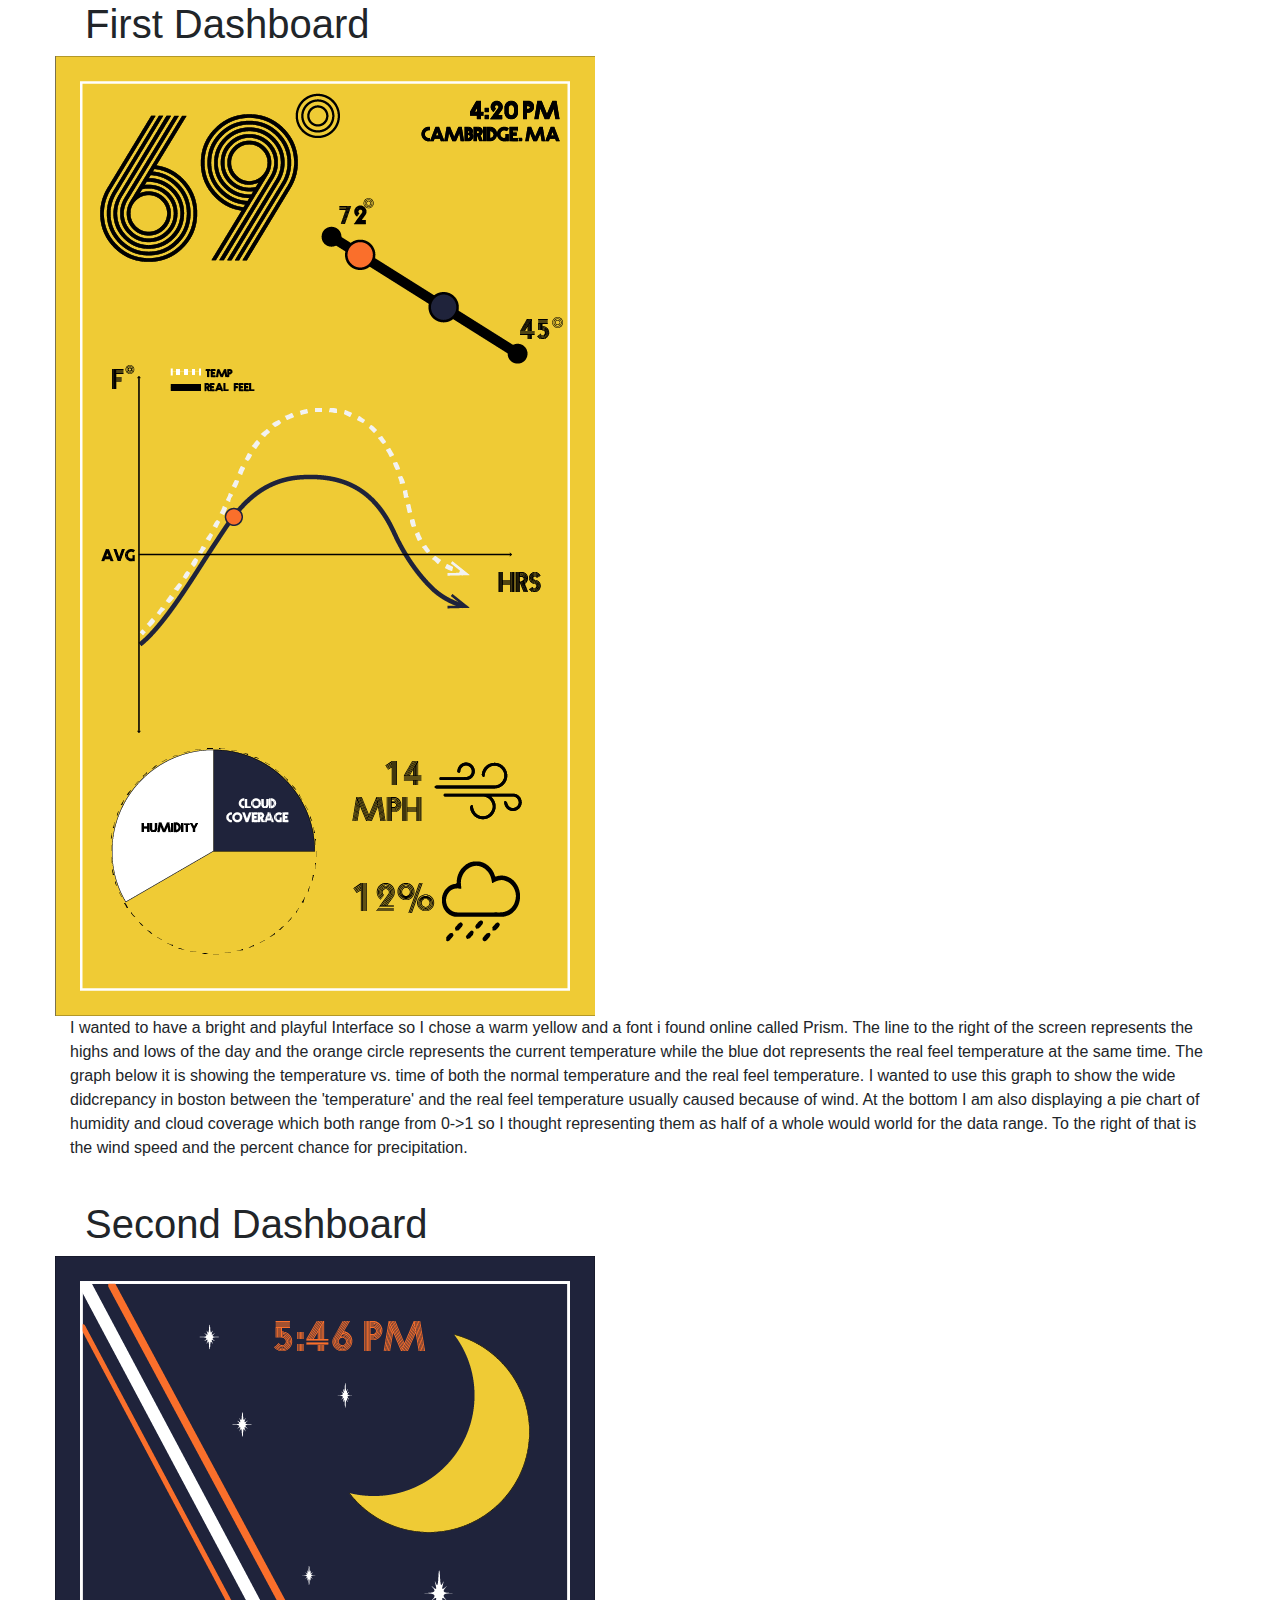
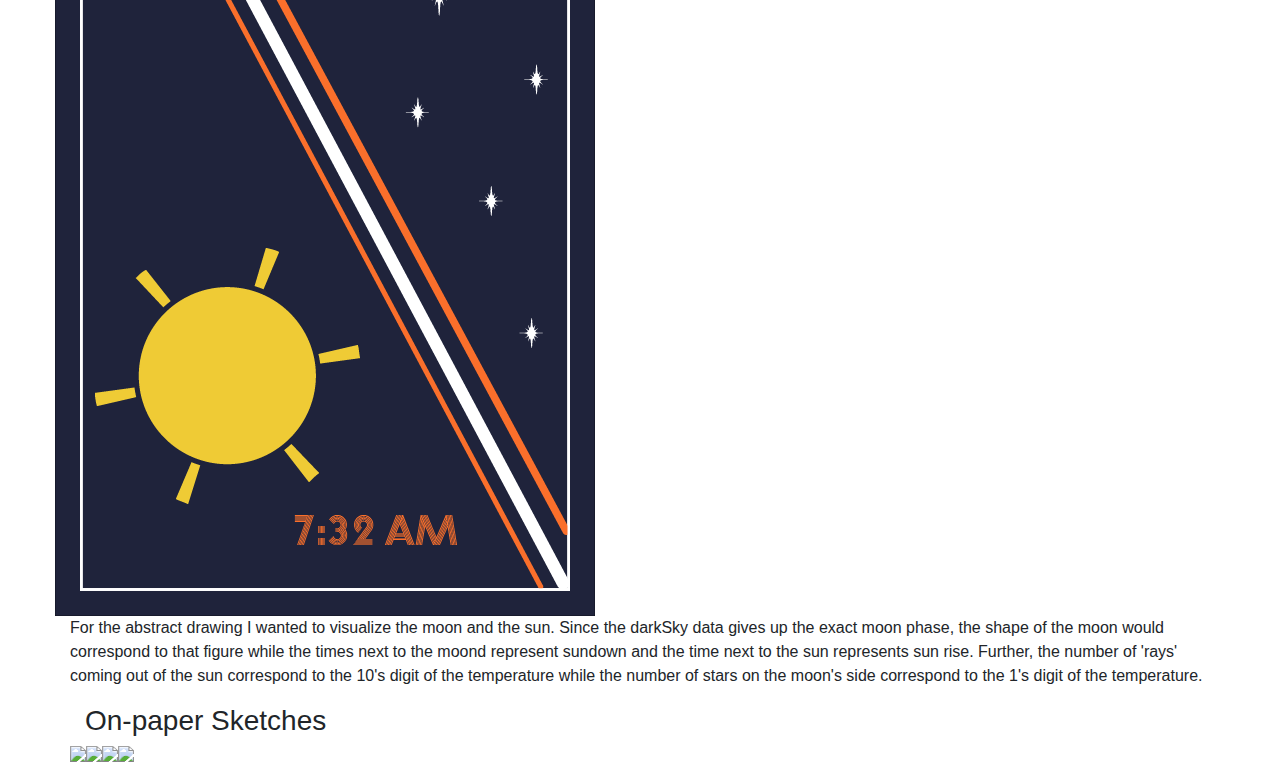
==== Project_2/index.html @ aff79e54 "trying to get images to show up" ====
<!DOCTYPE html>
<html lang="en">
<head>
    <meta charset="UTF-8">
    <title>Weather App - Project 2</title>
    <link rel="stylesheet" href="https://maxcdn.bootstrapcdn.com/bootstrap/4.0.0/css/bootstrap.min.css" integrity="sha384-Gn5384xqQ1aoWXA+058RXPxPg6fy4IWvTNh0E263XmFcJlSAwiGgFAW/dAiS6JXm" crossorigin="anonymous">
    <link href="style.css" rel="stylesheet"/>
</head>
<body>
<div class="container">
    <div class="row">
        <h1 class="col-md-12">First Dashboard</h1>
        <div id="mobile1">
            <div class="row">
                <img src='Artboard%201@0.5x.png'  />
            </div>
        </div>
            <p>
                I wanted to have a bright and playful Interface so I chose a warm yellow and a font i found online called Prism. The line to the right of the screen represents the highs and lows of the day and the orange circle represents the current temperature while the blue dot represents the real feel temperature at the same time. The graph below it is showing the temperature vs. time of both the normal temperature and the real feel temperature. I wanted to use this graph to show the wide didcrepancy in boston between the 'temperature' and the real feel temperature usually caused because of wind. At the bottom I am also displaying a pie chart of humidity and cloud coverage which both range from 0->1 so I thought representing them as half of a whole would world for the data range. To the right of that is the wind speed and the percent chance for precipitation.
            </p>
    </div>
    <br/>
    <div class="row">
        <h1 class="col-md-12">Second Dashboard</h1>
        <div id="mobile2">
            <div class="row">
                <img src='Artboard%202@0.5x.png'  />
            </div>
        </div>
            <p>
                For the abstract drawing I wanted to visualize the moon and the sun. Since the darkSky data gives up the exact moon phase, the shape of the moon would correspond to that figure while the times next to the moond represent sundown and the time next to the sun represents sun rise. Further, the number of 'rays' coming out of the sun correspond to the 10's digit of the temperature while the number of stars on the moon's side correspond to the 1's digit of the temperature. 
            </p>
    </div>
    <div class="row">
        <h3 class="col-md-12">On-paper Sketches</h3>
        <img src='/Sketches/new%20doc%202018-03-02%2009.08.20_1.jpg'  />
        <img src='/Sketches/new%20doc%202018-03-02%2009.08.20_2.jpg'  />
        <img src='/Sketches/new%20doc%202018-03-02%2009.08.20_3.jpg'  />
        <img src='/Sketches/new%20doc%202018-03-02%2009.08.20_4.jpg'  />
    </div>
</div>

<script src="https://d3js.org/d3.v4.min.js"></script>
<script src="script.js"></script>
</body>
</html>
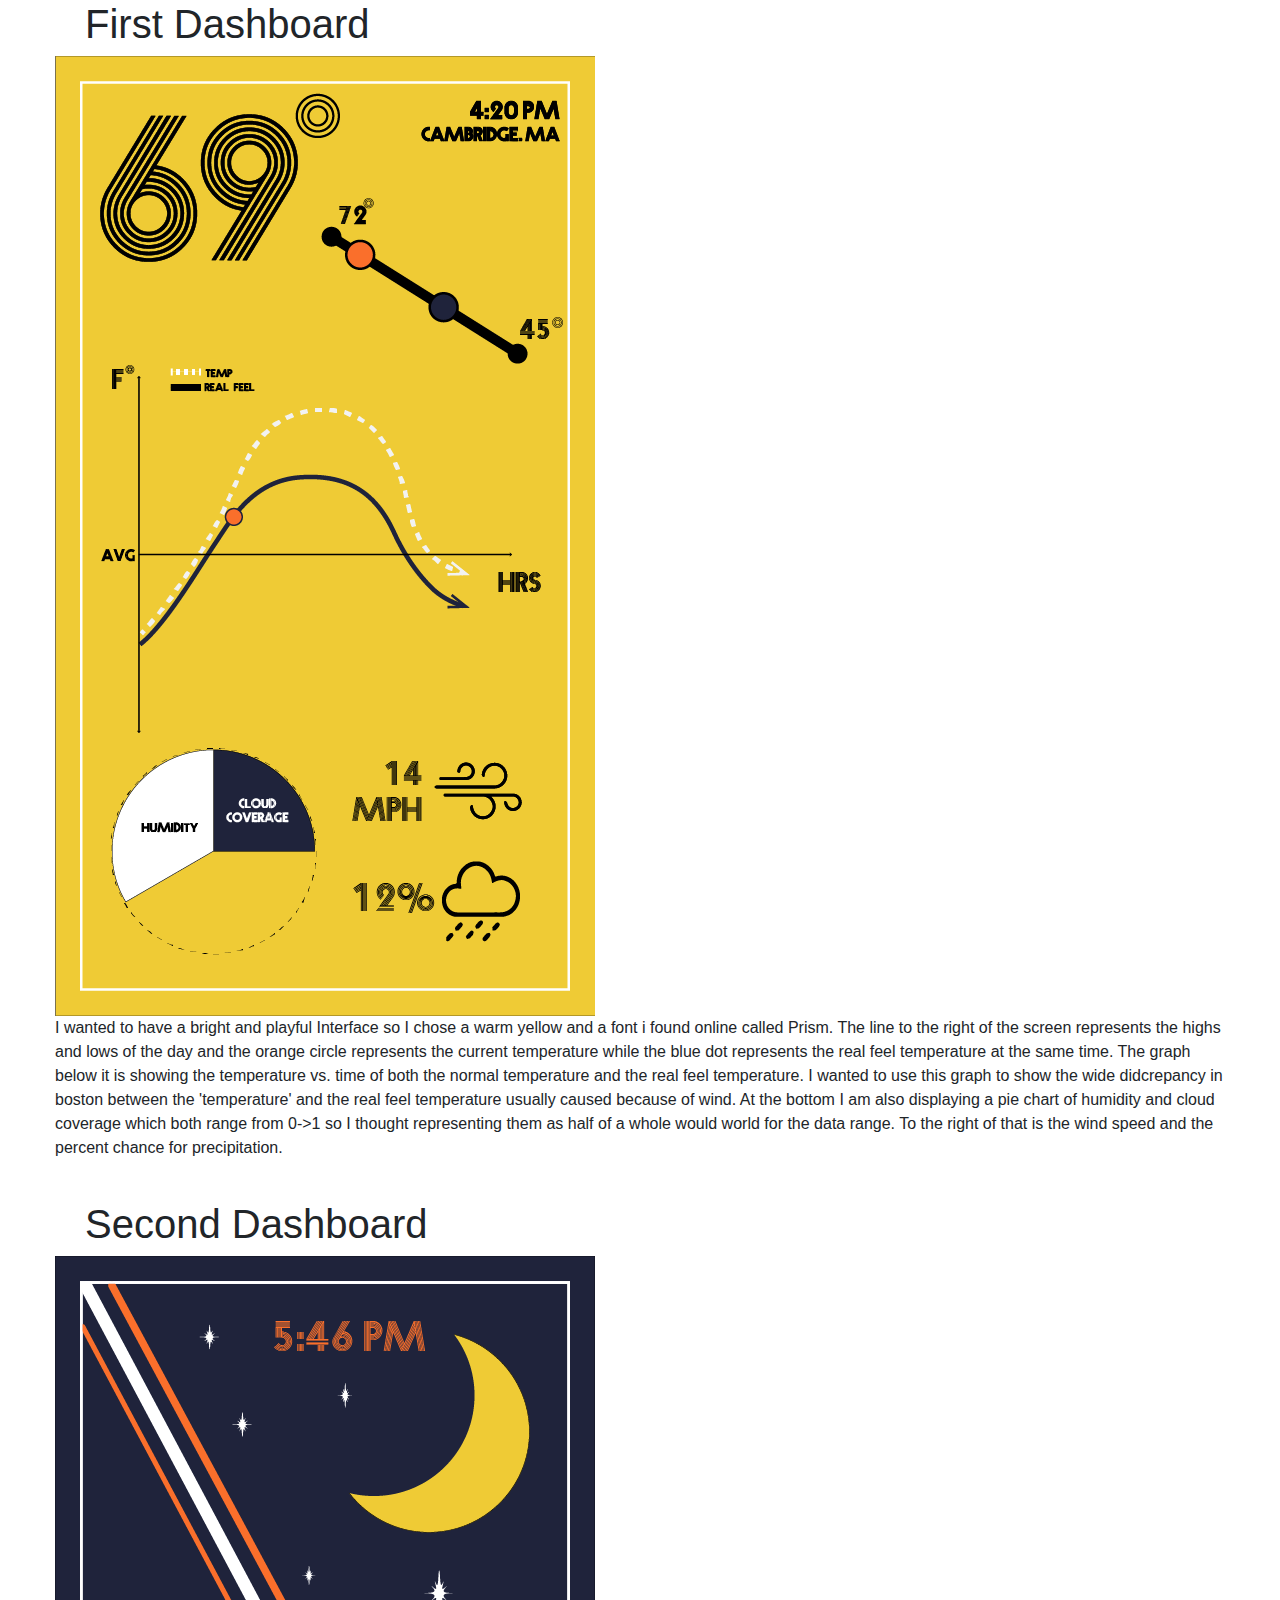
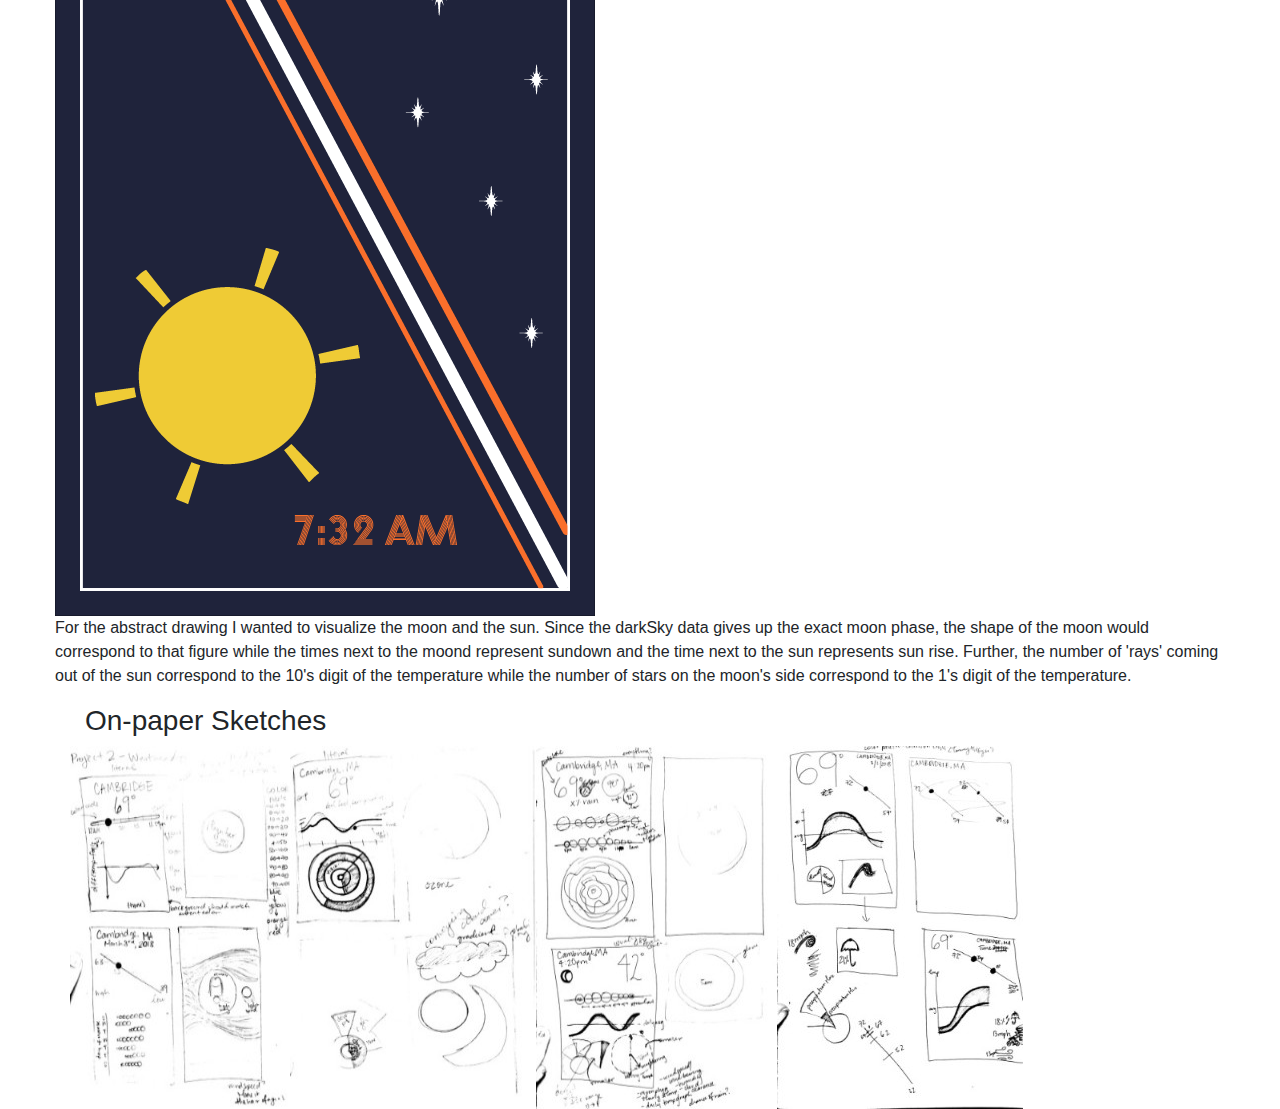
==== commit f274f60b: "trying to get the sketches to show up" ====
--- a/Project_2/index.html
+++ b/Project_2/index.html
@@ -15,7 +15,7 @@
                 <img src='Artboard%201@0.5x.png'  />
             </div>
         </div>
-            <p>
+            <p class="row">
                 I wanted to have a bright and playful Interface so I chose a warm yellow and a font i found online called Prism. The line to the right of the screen represents the highs and lows of the day and the orange circle represents the current temperature while the blue dot represents the real feel temperature at the same time. The graph below it is showing the temperature vs. time of both the normal temperature and the real feel temperature. I wanted to use this graph to show the wide didcrepancy in boston between the 'temperature' and the real feel temperature usually caused because of wind. At the bottom I am also displaying a pie chart of humidity and cloud coverage which both range from 0->1 so I thought representing them as half of a whole would world for the data range. To the right of that is the wind speed and the percent chance for precipitation.
             </p>
     </div>
@@ -27,16 +27,16 @@
                 <img src='Artboard%202@0.5x.png'  />
             </div>
         </div>
-            <p>
+            <p class="row">
                 For the abstract drawing I wanted to visualize the moon and the sun. Since the darkSky data gives up the exact moon phase, the shape of the moon would correspond to that figure while the times next to the moond represent sundown and the time next to the sun represents sun rise. Further, the number of 'rays' coming out of the sun correspond to the 10's digit of the temperature while the number of stars on the moon's side correspond to the 1's digit of the temperature. 
             </p>
     </div>
     <div class="row">
         <h3 class="col-md-12">On-paper Sketches</h3>
-        <img src='/Sketches/new%20doc%202018-03-02%2009.08.20_1.jpg'  />
-        <img src='/Sketches/new%20doc%202018-03-02%2009.08.20_2.jpg'  />
-        <img src='/Sketches/new%20doc%202018-03-02%2009.08.20_3.jpg'  />
-        <img src='/Sketches/new%20doc%202018-03-02%2009.08.20_4.jpg'  />
+        <img src='new%20doc%202018-03-02%2009.08.20_1.jpg'  />
+        <img src='new%20doc%202018-03-02%2009.08.20_2.jpg'  />
+        <img src='new%20doc%202018-03-02%2009.08.20_3.jpg'  />
+        <img src='new%20doc%202018-03-02%2009.08.20_4.jpg'  />
     </div>
 </div>
 
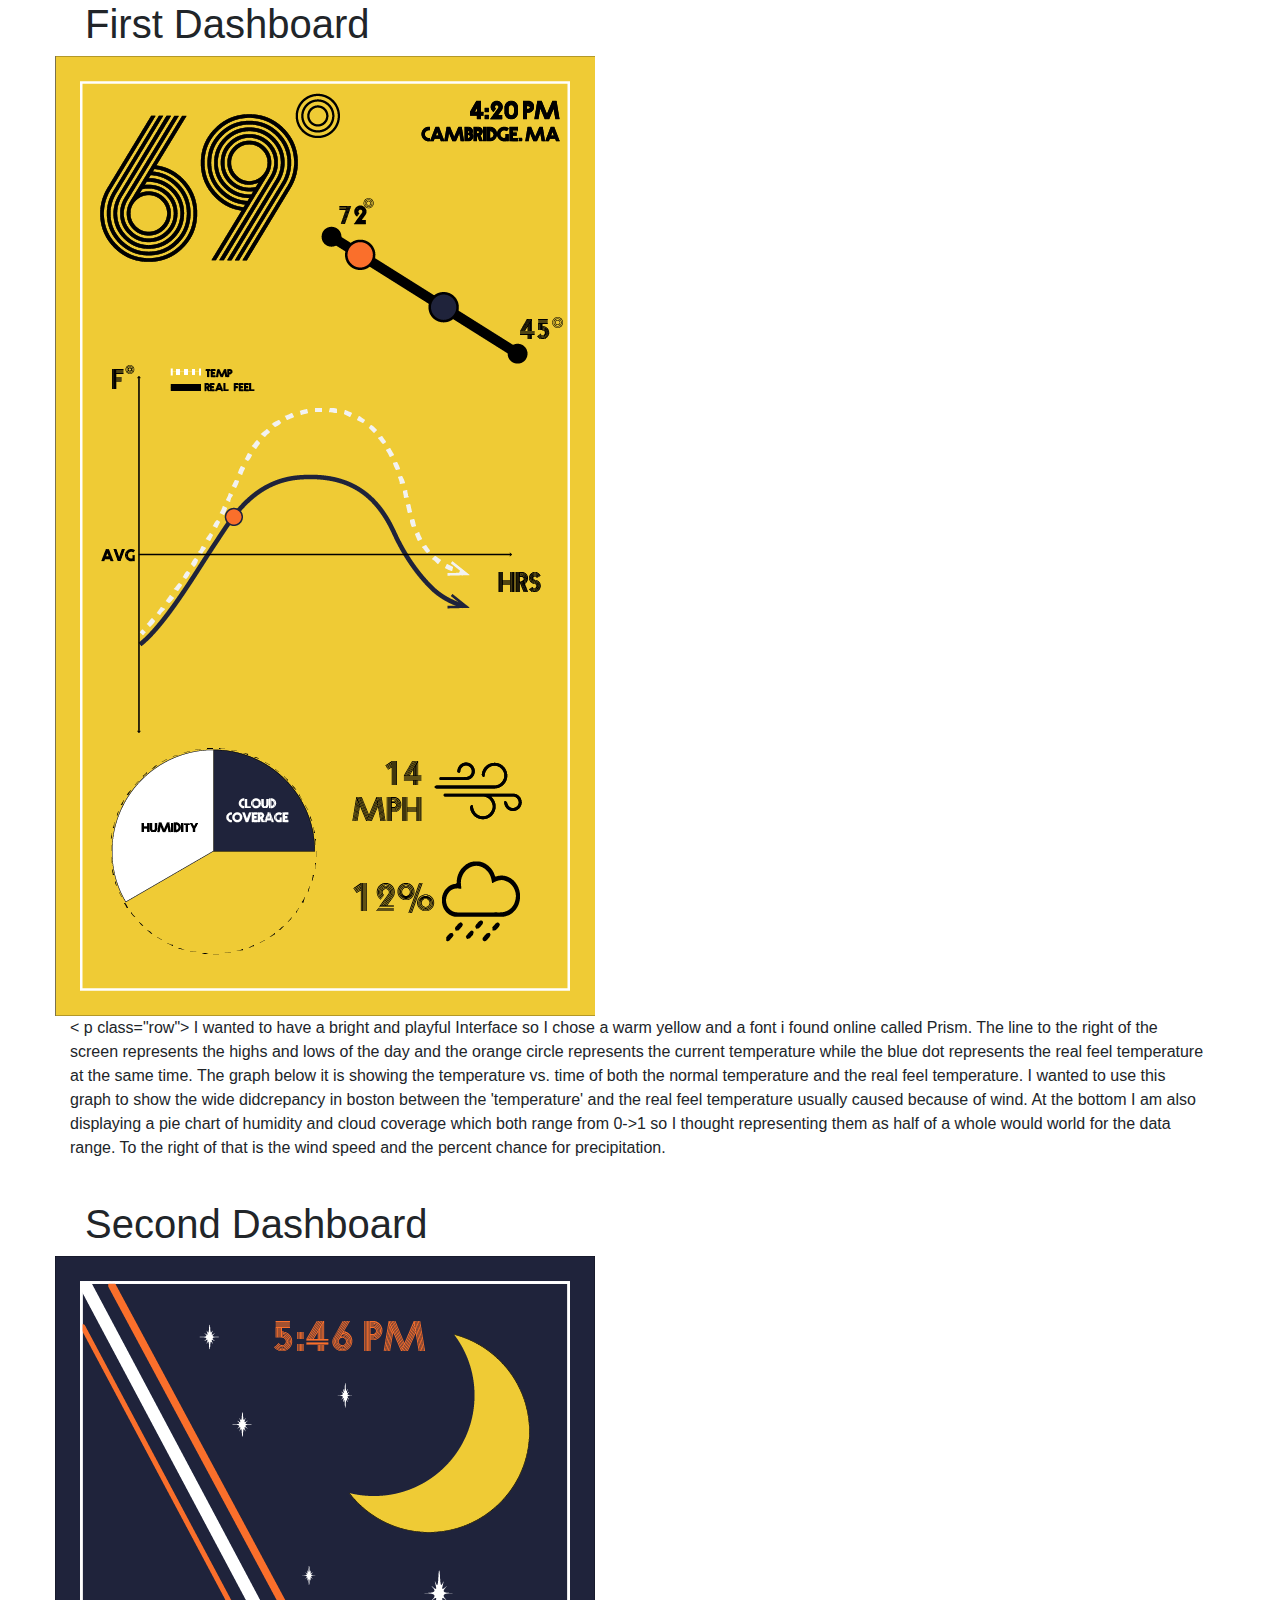
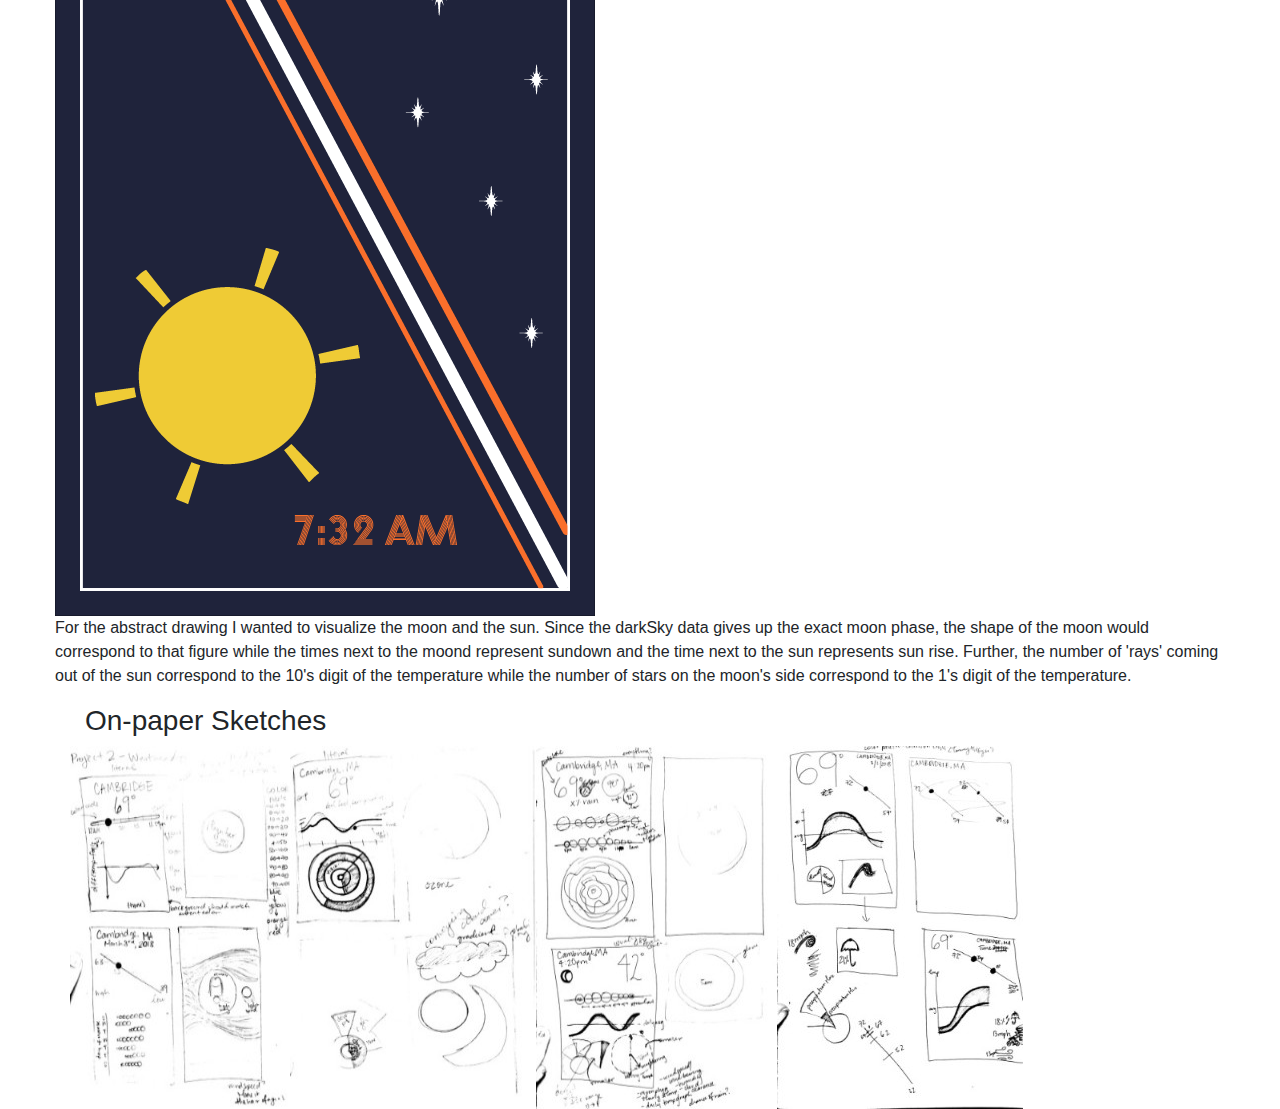
==== commit 85ae5ccf: "formatting" ====
--- a/Project_2/index.html
+++ b/Project_2/index.html
@@ -15,9 +15,11 @@
                 <img src='Artboard%201@0.5x.png'  />
             </div>
         </div>
-            <p class="row">
+            <div>
+            < p class="row">
                 I wanted to have a bright and playful Interface so I chose a warm yellow and a font i found online called Prism. The line to the right of the screen represents the highs and lows of the day and the orange circle represents the current temperature while the blue dot represents the real feel temperature at the same time. The graph below it is showing the temperature vs. time of both the normal temperature and the real feel temperature. I wanted to use this graph to show the wide didcrepancy in boston between the 'temperature' and the real feel temperature usually caused because of wind. At the bottom I am also displaying a pie chart of humidity and cloud coverage which both range from 0->1 so I thought representing them as half of a whole would world for the data range. To the right of that is the wind speed and the percent chance for precipitation.
-            </p>
+                </p>
+            </div>
     </div>
     <br/>
     <div class="row">
@@ -27,9 +29,11 @@
                 <img src='Artboard%202@0.5x.png'  />
             </div>
         </div>
-            <p class="row">
-                For the abstract drawing I wanted to visualize the moon and the sun. Since the darkSky data gives up the exact moon phase, the shape of the moon would correspond to that figure while the times next to the moond represent sundown and the time next to the sun represents sun rise. Further, the number of 'rays' coming out of the sun correspond to the 10's digit of the temperature while the number of stars on the moon's side correspond to the 1's digit of the temperature. 
-            </p>
+            <div>
+                <p class="row">
+                    For the abstract drawing I wanted to visualize the moon and the sun. Since the darkSky data gives up the exact moon phase, the shape of the moon would correspond to that figure while the times next to the moond represent sundown and the time next to the sun represents sun rise. Further, the number of 'rays' coming out of the sun correspond to the 10's digit of the temperature while the number of stars on the moon's side correspond to the 1's digit of the temperature. 
+                </p>
+            </div>
     </div>
     <div class="row">
         <h3 class="col-md-12">On-paper Sketches</h3>
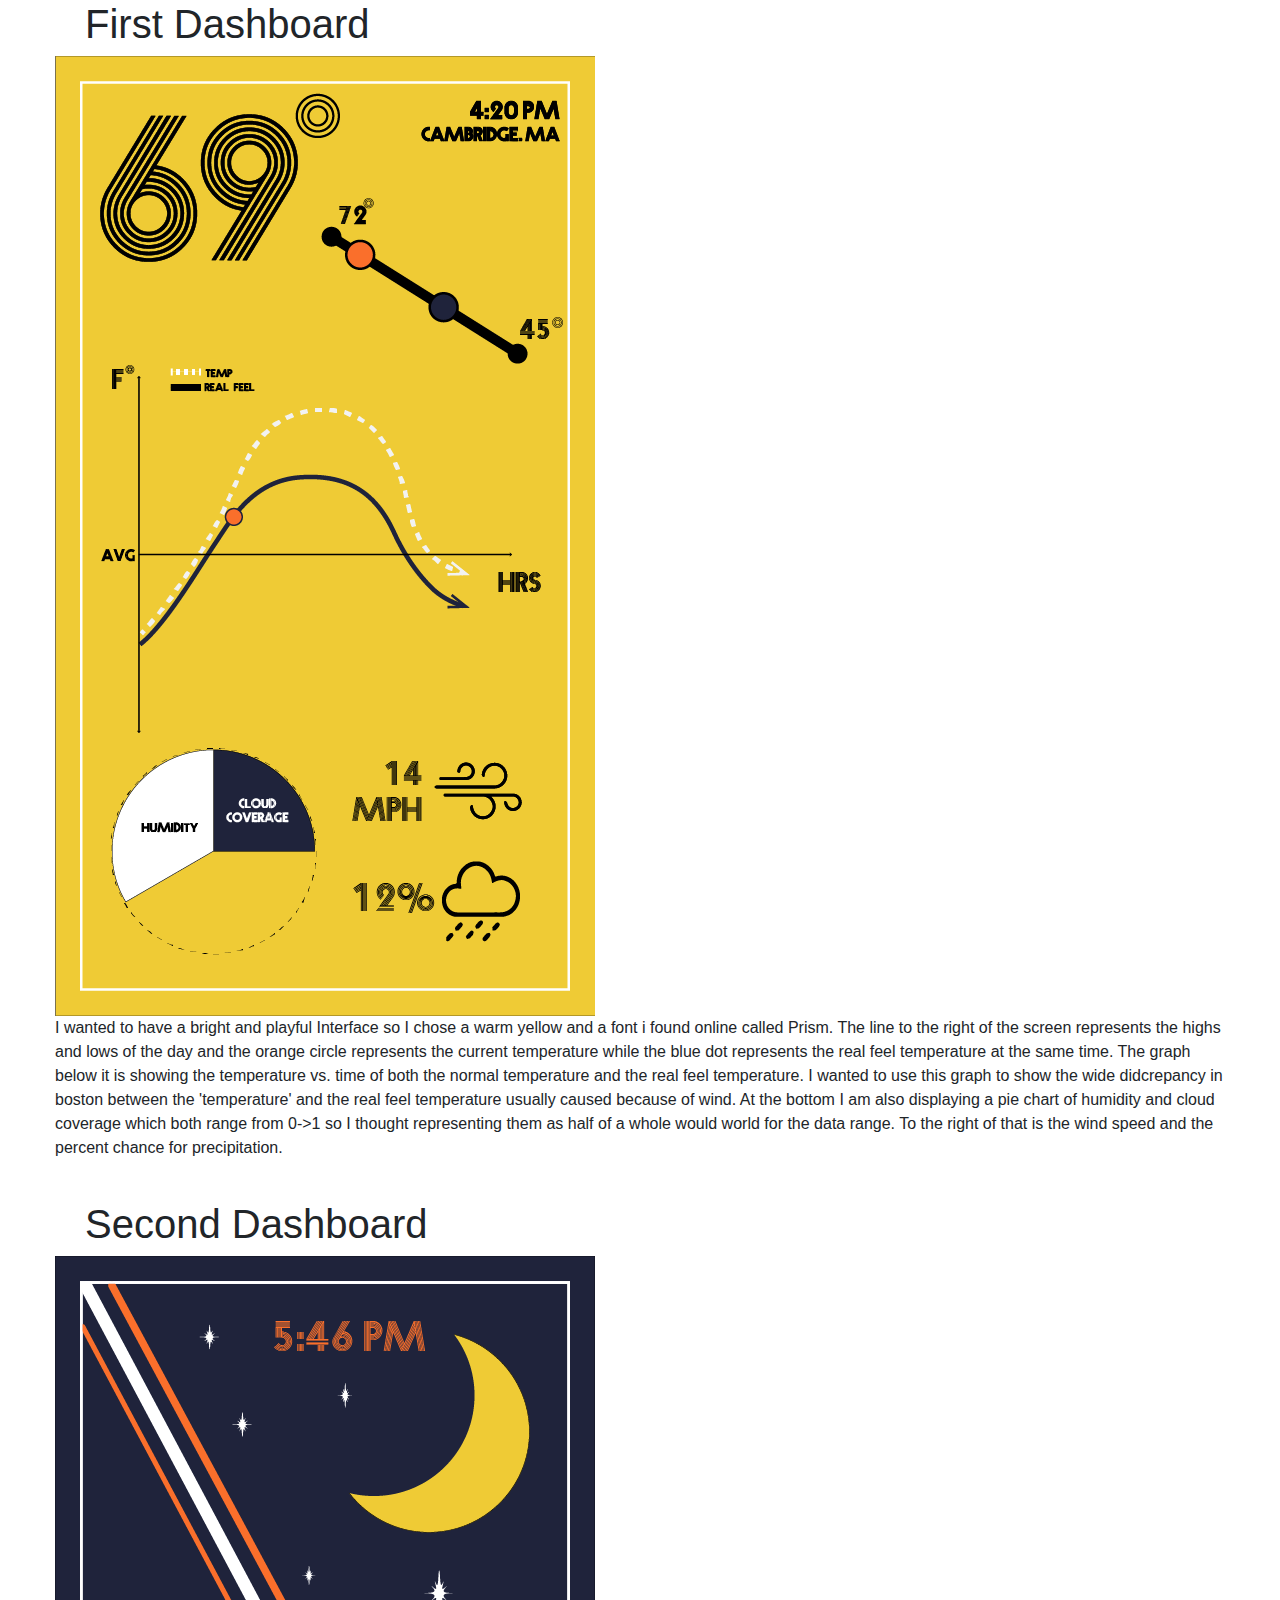
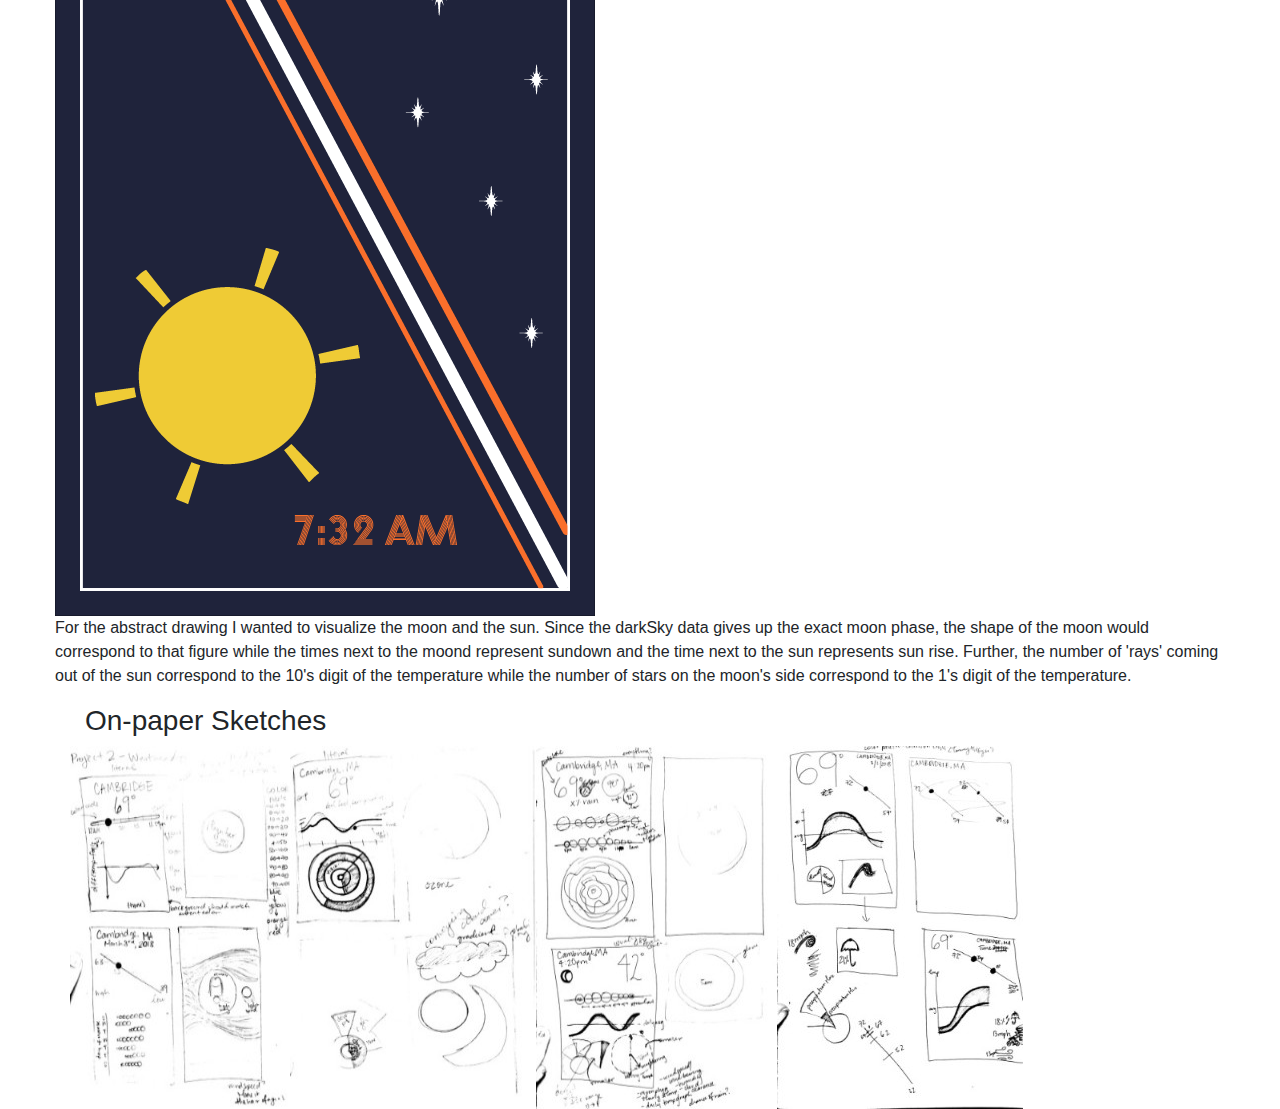
==== commit 3a0a4cad: "formatting" ====
--- a/Project_2/index.html
+++ b/Project_2/index.html
@@ -15,8 +15,8 @@
                 <img src='Artboard%201@0.5x.png'  />
             </div>
         </div>
-            <div>
-            < p class="row">
+            <div class="row">
+            <p>
                 I wanted to have a bright and playful Interface so I chose a warm yellow and a font i found online called Prism. The line to the right of the screen represents the highs and lows of the day and the orange circle represents the current temperature while the blue dot represents the real feel temperature at the same time. The graph below it is showing the temperature vs. time of both the normal temperature and the real feel temperature. I wanted to use this graph to show the wide didcrepancy in boston between the 'temperature' and the real feel temperature usually caused because of wind. At the bottom I am also displaying a pie chart of humidity and cloud coverage which both range from 0->1 so I thought representing them as half of a whole would world for the data range. To the right of that is the wind speed and the percent chance for precipitation.
                 </p>
             </div>
@@ -29,8 +29,8 @@
                 <img src='Artboard%202@0.5x.png'  />
             </div>
         </div>
-            <div>
-                <p class="row">
+            <div class="row">
+                <p>
                     For the abstract drawing I wanted to visualize the moon and the sun. Since the darkSky data gives up the exact moon phase, the shape of the moon would correspond to that figure while the times next to the moond represent sundown and the time next to the sun represents sun rise. Further, the number of 'rays' coming out of the sun correspond to the 10's digit of the temperature while the number of stars on the moon's side correspond to the 1's digit of the temperature. 
                 </p>
             </div>
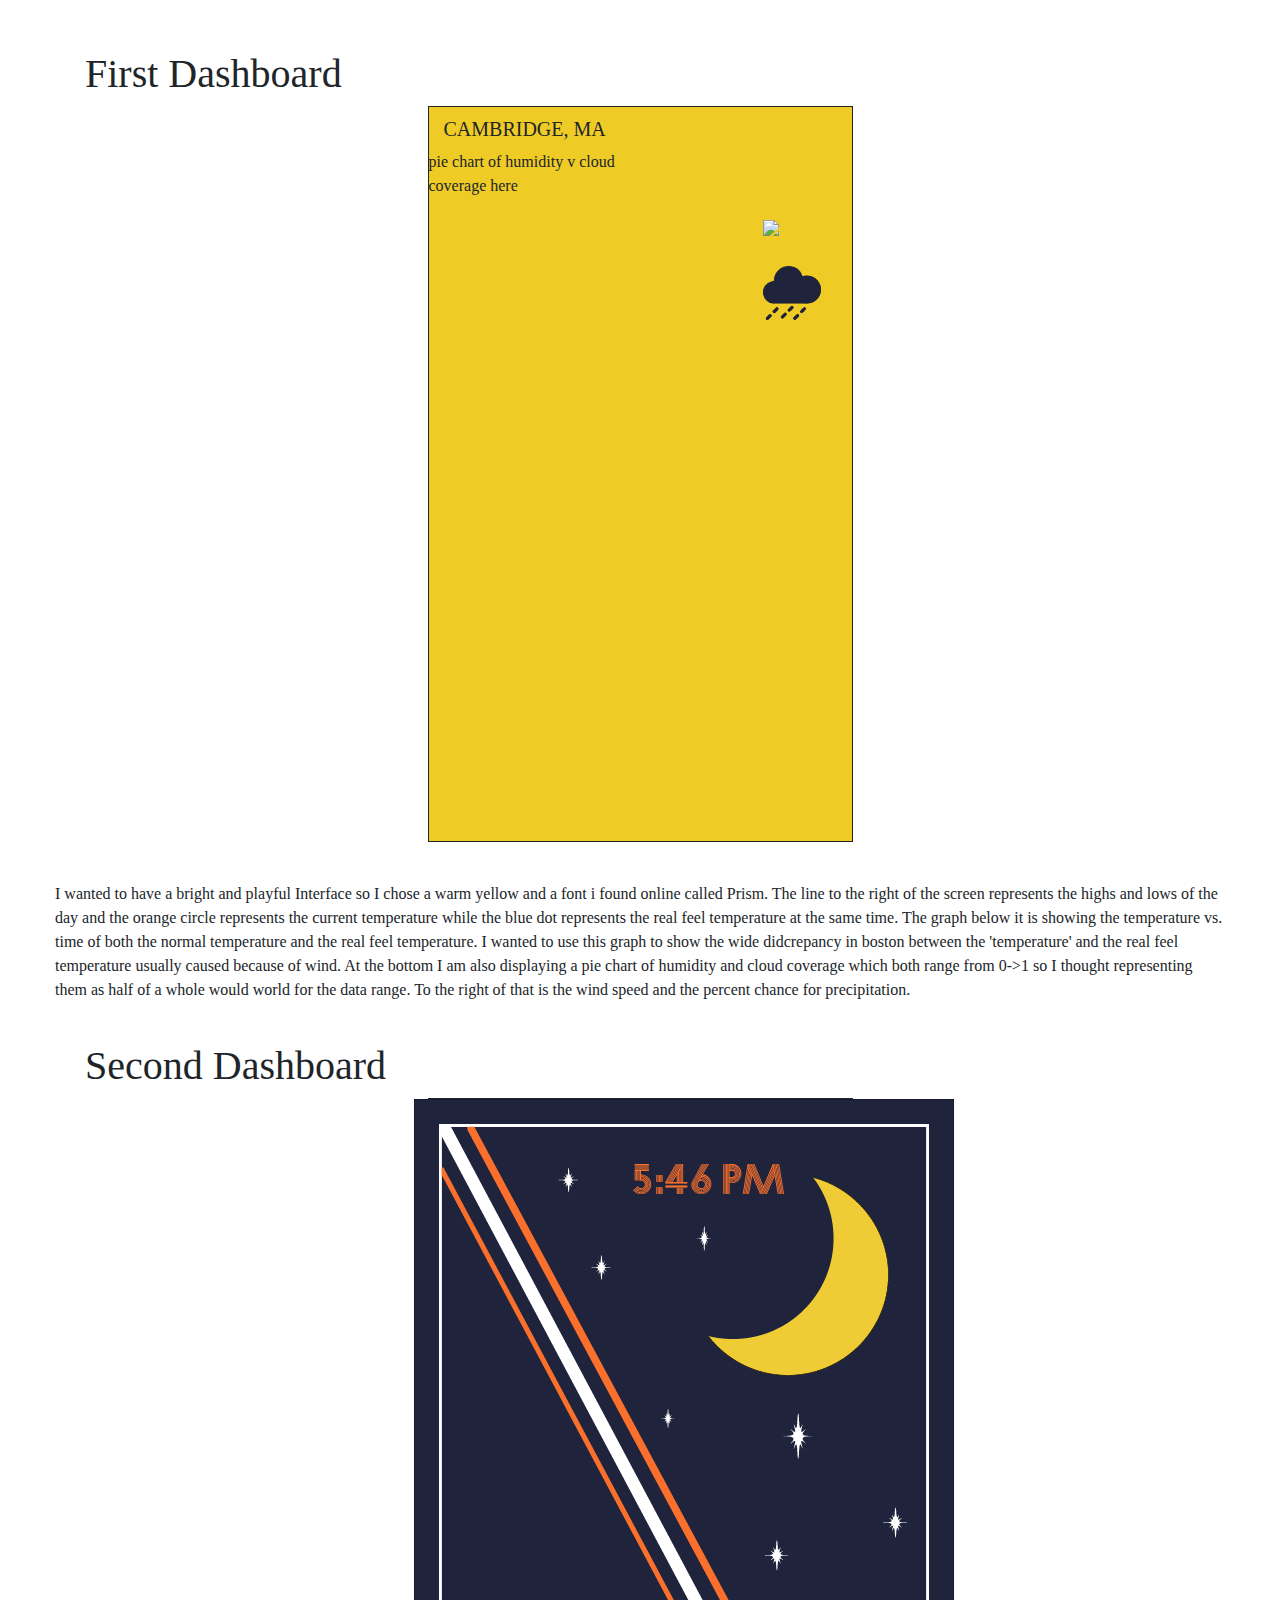
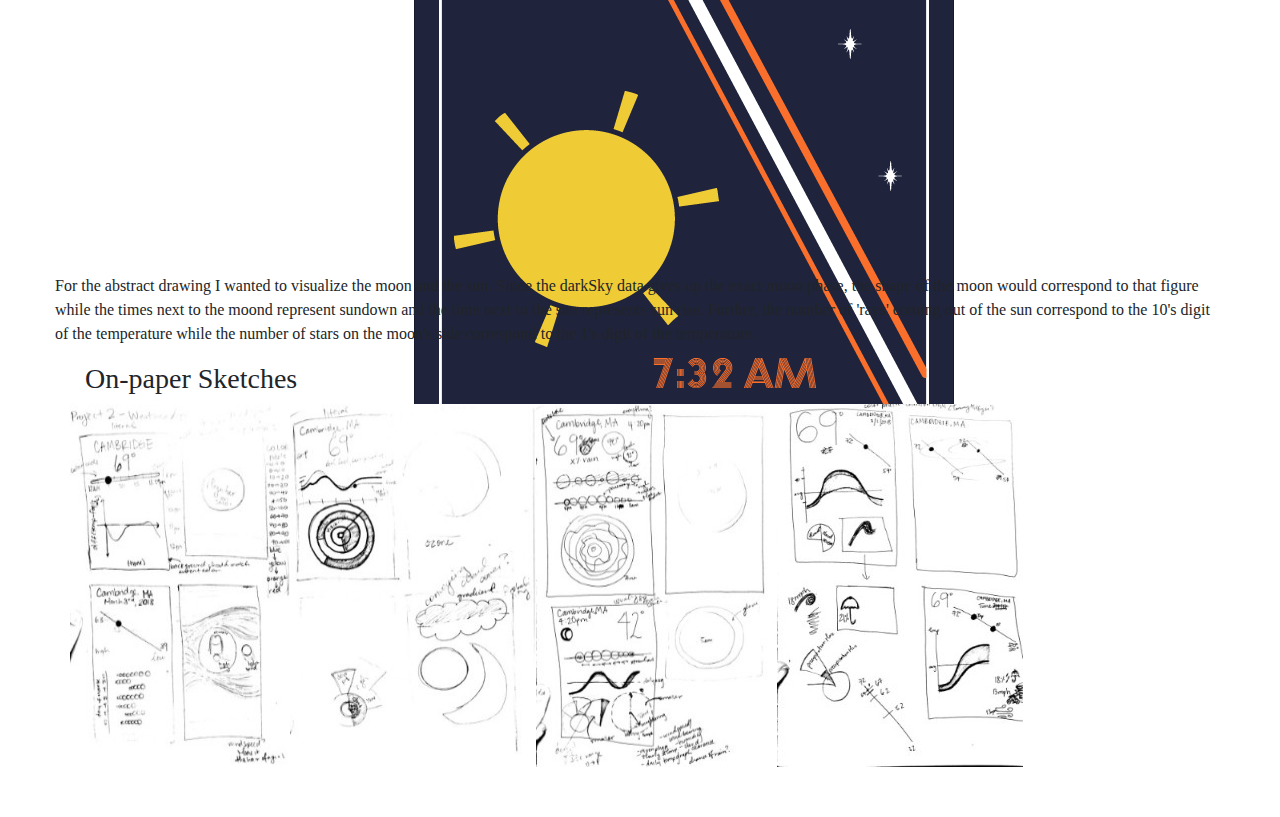
==== commit beda1ba7: "Worked on literal screen - 80% complete" ====
--- a/Project_2/index.html
+++ b/Project_2/index.html
@@ -2,18 +2,61 @@
 <html lang="en">
 <head>
     <meta charset="UTF-8">
+    <meta name="viewport" content="width=device-width, initial-scale=1, shrink-to-fit=no">
     <title>Weather App - Project 2</title>
     <link rel="stylesheet" href="https://maxcdn.bootstrapcdn.com/bootstrap/4.0.0/css/bootstrap.min.css" integrity="sha384-Gn5384xqQ1aoWXA+058RXPxPg6fy4IWvTNh0E263XmFcJlSAwiGgFAW/dAiS6JXm" crossorigin="anonymous">
     <link href="style.css" rel="stylesheet"/>
+    
 </head>
 <body>
 <div class="container">
     <div class="row">
         <h1 class="col-md-12">First Dashboard</h1>
-        <div id="mobile1">
-            <div class="row">
-                <img src='Artboard%201@0.5x.png'  />
-            </div>
+        
+            <div id="mobile1">
+                <div class="row  no-gutters">
+                    <div id="textTopLeft" class="col-6 ">
+                        <div class="row no-gutters">
+                             <p id="tempLarge" class="col-12"></p>
+                            <p id="currTime" class="col-12" >
+                            </p>
+                            <p id="location" class="col-12" align="left">
+                                CAMBRIDGE, MA
+                            </p>
+                        </div>
+                    </div>
+
+                    <div id="highLowGraph" class="col-6">   </div>
+
+
+                </div>
+
+                <div id="TempVRealFeelGraph" class="col-12">
+                </div>
+                <div class="row justify-content-center">
+                    <div id="HumVsCCGraph" class="col-6">
+                        pie chart of humidity v cloud coverage here
+                    </div>
+                    <div id="WindSpChanceRain" class="col-6">
+                        <div id="milesPerHour" class="row justify-content-center">
+                            <div id="mphNum" class="col-6">
+                            </div>
+                            <div id="windIcon" class="col-6">
+                                <img src='wind_icon.svg' id="windIcon"/>
+                            </div>
+                            
+                        </div>
+                        <div id="chanceOfRain" class="row">
+                            <div id="percentage" class="col-6">
+                            </div>
+                            <div id="rainIcon" class="col-6">
+                                <img src='rain_icon.svg' id="rainIcon"/>
+                            </div>
+                        </div>
+                    </div>
+            
+                </div>
+            
         </div>
             <div class="row">
             <p>
--- a/Project_2/style.css
+++ b/Project_2/style.css
@@ -0,0 +1,152 @@
+body {
+    padding: 50px;
+    font-family: 'Century Gothic';
+}
+
+#mobile1,#mobile2 {
+    width: 425px;
+    height: 736px;
+    border: 1px solid;
+    float: left;
+    margin-left: auto;
+    margin-right: auto;
+    margin-bottom:40px;
+}
+#mobile1{
+    background-color: #efcb25;
+    
+}
+
+#tempLarge{
+    text-align: left;
+    font-size: 90px;
+    font-weight: 900;
+    margin-left: 15px;
+    margin-bottom: 0px;
+    color: #c30f2a
+   
+    
+}
+
+
+#location, #currTime {
+    font-size:20px;
+    font-weight: 100;
+    text-align: left;
+    margin-bottom: 5px;
+    margin-left:  15px
+}
+
+
+
+#TempVRealFeelGraph{
+}
+
+
+#windIcon{
+    margin-top: 15px;
+    
+}
+
+
+#mphNum, #percentage{
+    text-align: right;
+    font-size:35px;
+    font-weight: 600;
+    margin-left: 0px;
+    margin-right: 0px;
+    color: #ffffff
+}
+
+
+
+#milesPerHour, #chanceOfRain{
+    margin-left: 5px;
+    margin-right: 15px;
+    margin-top: 40px;
+    margin-bottom: -10px;
+    
+}
+
+.weather {
+    fill: none;
+    stroke: #c30f2a;
+    stroke-width: 3px;
+    stroke-linecap: round;
+    stroke-linejoin: round;
+}
+
+.weatherP {
+    fill: none;
+    stroke: #ffffff;
+    stroke-width: 3px;
+    stroke-linecap: round;
+    stroke-linejoin: round;
+    stroke-dasharray: 7;
+}
+
+
+.weatherDots {
+    stroke: #g9bd09;
+    stroke-width: 3px;
+    fill: #1f233b;
+}
+
+.meanWeather {
+    stroke: #d45600;
+    stroke-dasharray: 3px 1px;
+    stroke-width: 1px;
+}
+
+.meanWeatherP {
+    stroke: #1f233b;
+    stroke-dasharray: 3px 1px;
+    stroke-width: 1px;
+}
+
+.weatherNumbers {
+    text-anchor: middle;
+    font-size:7.5pt;
+    fill: black;
+}
+
+.axis-y .tick line  {
+    stroke-width: 1px;
+    shape-rendering: crispEdges;
+    stroke: #e8eced;
+}
+
+
+.axis-x .tick line, .axis-x .tick path {
+    stroke-width: 1px;
+    stroke: black;
+    shape-rendering: crispEdges;
+}
+
+.axis-y path {
+    display: none;
+    
+}
+
+
+
+.highLow {
+    fill: none;
+    stroke: #000000;
+    stroke-width: 5px;
+    stroke-linecap: round;
+    stroke-linejoin: round;
+}
+
+.axisHL-y, .axisHL-x {
+    display: none;
+}
+
+
+.HLDots {
+    stroke: #g9bd09;
+    stroke-width: 3px;
+    fill: #1f233b;
+}
+
+
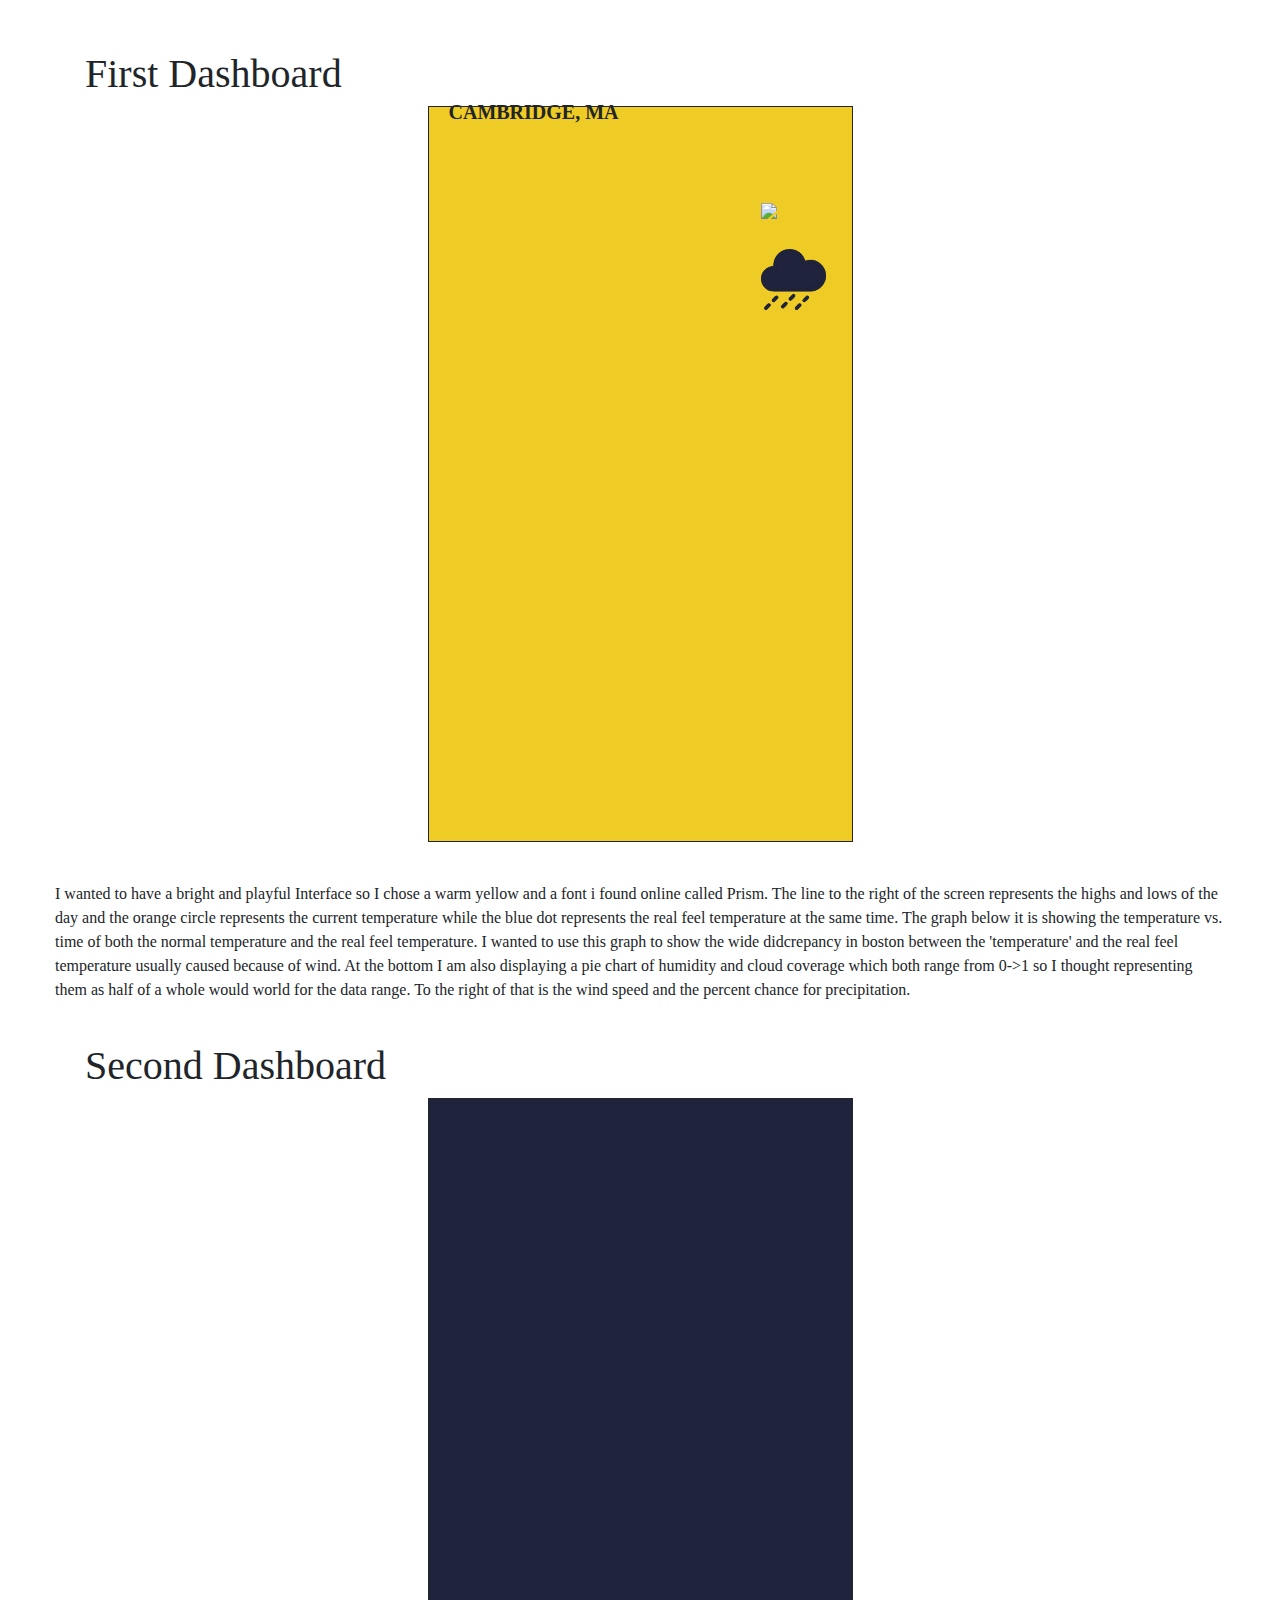
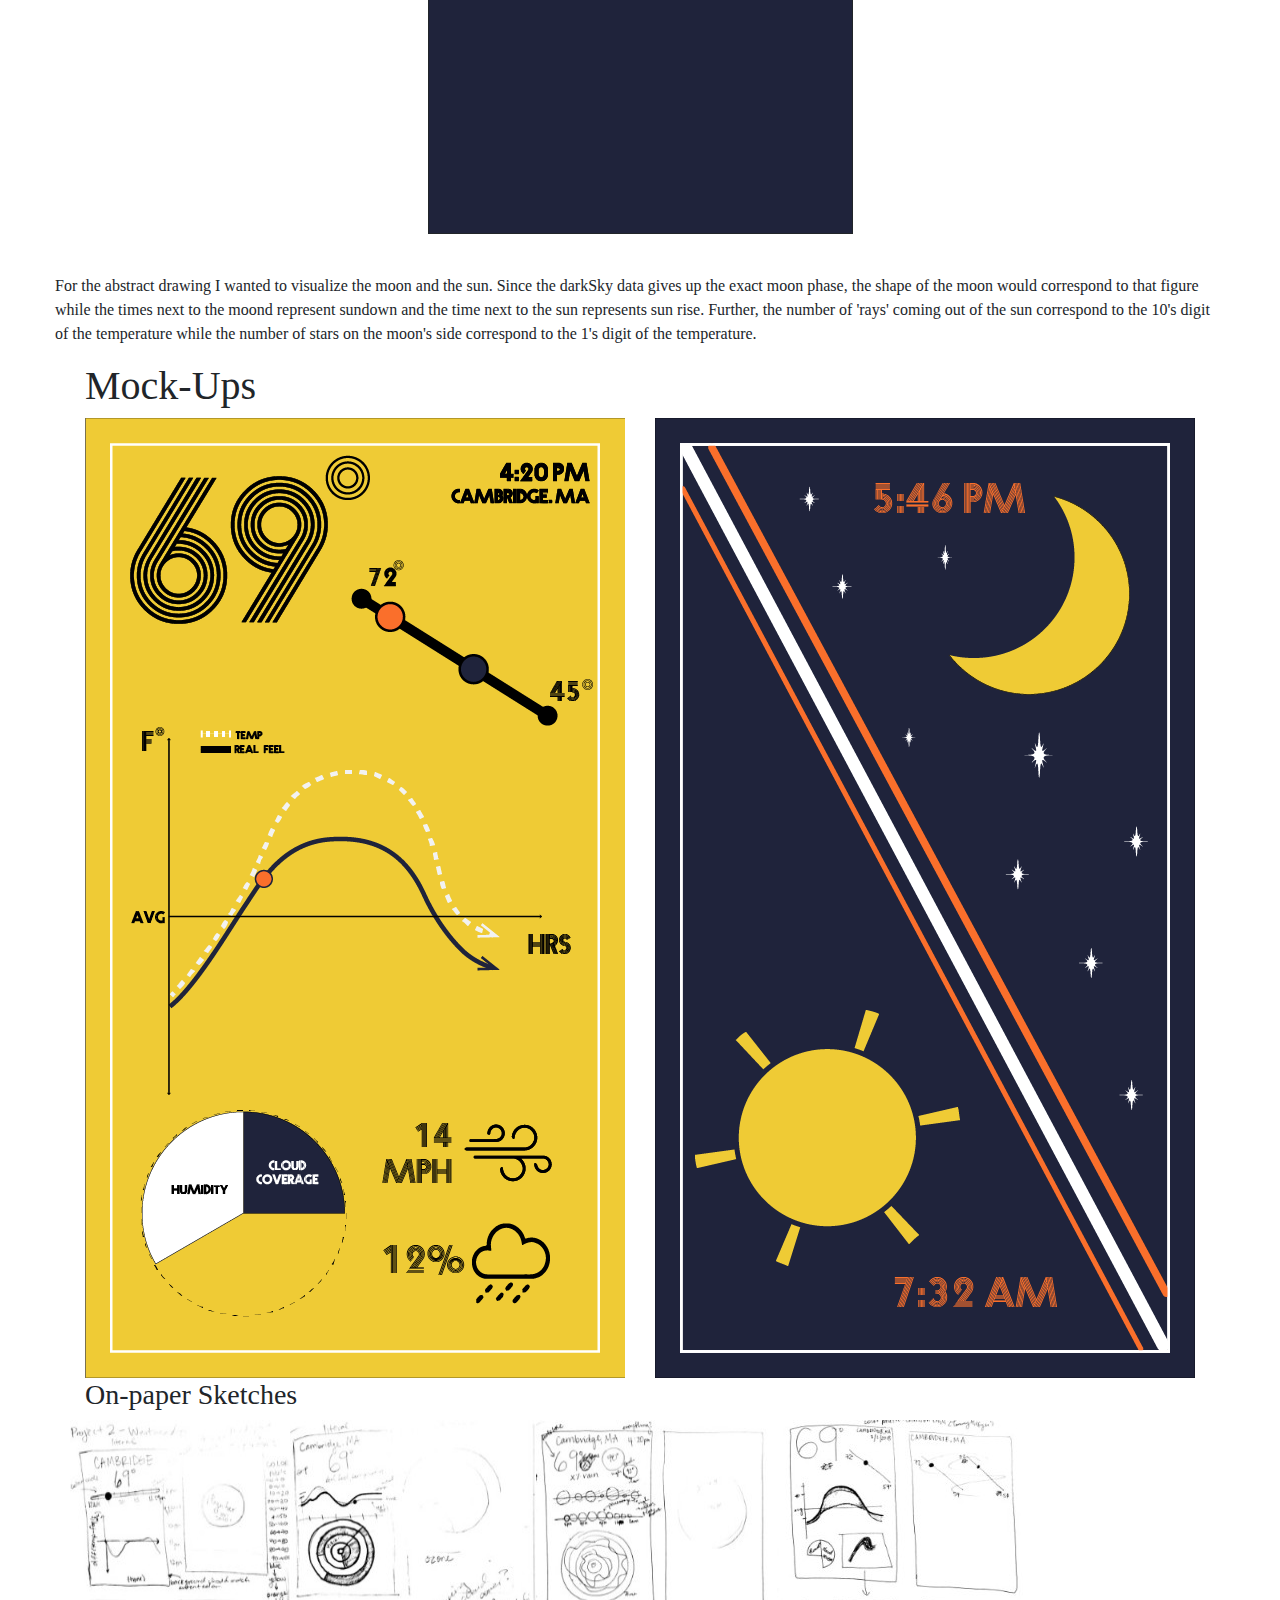
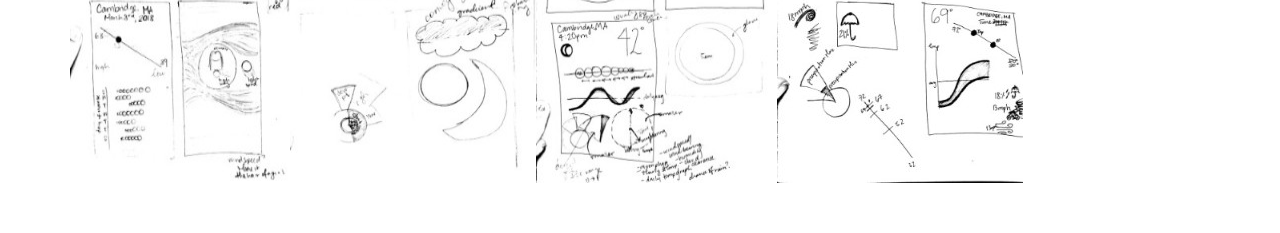
==== commit 44920851: "Finished project 2" ====
--- a/Project_2/index.html
+++ b/Project_2/index.html
@@ -25,18 +25,13 @@
                             </p>
                         </div>
                     </div>
-
                     <div id="highLowGraph" class="col-6">   </div>
-
-
                 </div>
-
                 <div id="TempVRealFeelGraph" class="col-12">
                 </div>
                 <div class="row justify-content-center">
                     <div id="HumVsCCGraph" class="col-6">
-                        pie chart of humidity v cloud coverage here
-                    </div>
+                    </div>    
                     <div id="WindSpChanceRain" class="col-6">
                         <div id="milesPerHour" class="row justify-content-center">
                             <div id="mphNum" class="col-6">
@@ -68,8 +63,13 @@
     <div class="row">
         <h1 class="col-md-12">Second Dashboard</h1>
         <div id="mobile2">
-            <div class="row">
-                <img src='Artboard%202@0.5x.png'  />
+            <div class="entireRow">
+                <div class="sun-column" id="SunColumn">
+                </div>
+                <div class="mid-column" id="MidColumn">
+                </div>
+                <div class="moon-column" id="MoonColumn" >
+                </div>
             </div>
         </div>
             <div class="row">
@@ -77,6 +77,15 @@
                     For the abstract drawing I wanted to visualize the moon and the sun. Since the darkSky data gives up the exact moon phase, the shape of the moon would correspond to that figure while the times next to the moond represent sundown and the time next to the sun represents sun rise. Further, the number of 'rays' coming out of the sun correspond to the 10's digit of the temperature while the number of stars on the moon's side correspond to the 1's digit of the temperature. 
                 </p>
             </div>
+    </div>
+    <div class="row">
+        <h1 class="col-md-12">Mock-Ups</h1>
+        <div class="col-6">
+            <img src='Artboard%201@0.5x.png'/>
+        </div>
+        <div class="col-6">
+            <img src='Artboard%202@0.5x.png'/>
+        </div>
     </div>
     <div class="row">
         <h3 class="col-md-12">On-paper Sketches</h3>
@@ -88,6 +97,8 @@
 </div>
 
 <script src="https://d3js.org/d3.v4.min.js"></script>
-<script src="script.js"></script>
+<script src="https://ajax.googleapis.com/ajax/libs/jquery/3.3.1/jquery.min.js"></script>
+<script src="script1.js"></script>
+<script src="script2.js"></script>
 </body>
 </html>--- a/Project_2/style.css
+++ b/Project_2/style.css
@@ -1,6 +1,11 @@
 body {
     padding: 50px;
     font-family: 'Century Gothic';
+}
+
+@font-face {
+    font-family: Prisma;
+    src: url(Prisma.ttf);
 }
 
 #mobile1,#mobile2 {
@@ -14,33 +19,39 @@
 }
 #mobile1{
     background-color: #efcb25;
-    
+}
+
+#mobile2{
+    background-color: #1f233b;
 }
 
 #tempLarge{
+    font-family: Prisma;
+
     text-align: left;
-    font-size: 90px;
-    font-weight: 900;
+    font-size: 140px;
+    font-weight: 500;
     margin-left: 15px;
     margin-bottom: 0px;
-    color: #c30f2a
-   
-    
+    margin-top: -25px;
+    color: #c30f2a   
+}
+
+#HumVsCCGraph{
+    margin-left: 5px;
 }
 
 
 #location, #currTime {
     font-size:20px;
-    font-weight: 100;
+    font-weight: 550;
     text-align: left;
+    margin-top: -10px;
     margin-bottom: 5px;
-    margin-left:  15px
-}
-
-
-
-#TempVRealFeelGraph{
-}
+    margin-left: 20px
+}
+
+
 
 
 #windIcon{
@@ -51,21 +62,33 @@
 
 #mphNum, #percentage{
     text-align: right;
-    font-size:35px;
-    font-weight: 600;
+    font-family: Prisma;
+    font-size:28px;
+    font-weight: 100;
     margin-left: 0px;
     margin-right: 0px;
     color: #ffffff
 }
 
+#percentage{
+    
+}
+
+#rainIcon{
+    margin-left: 0px;
+    margin-right: -5px;
+}
 
 
 #milesPerHour, #chanceOfRain{
-    margin-left: 5px;
+    margin-left: 0px;
     margin-right: 15px;
     margin-top: 40px;
-    margin-bottom: -10px;
-    
+    margin-bottom: -10px;  
+}
+
+#WindSpChanceRain{
+    margin-left: -5px;
 }
 
 .weather {
@@ -144,9 +167,101 @@
 
 
 .HLDots {
-    stroke: #g9bd09;
-    stroke-width: 3px;
-    fill: #1f233b;
-}
-
-
+/*    stroke: #ffffff;*/
+    stroke-width: 2px;
+    
+}
+
+.apptTempDot{
+    fill: #1f233b;
+    stroke: #ffffff;
+    
+}
+
+.currTempDot{
+    fill: #c30f2a;
+   
+}
+
+.HumidityArcInner{
+    fill: #1f233b;
+}
+
+.HumidityText{
+/*    font-family: Prisma;*/
+    text-align: left;
+    font-size: 18px;
+    font-weight: 500;
+    margin-left: 10px;
+    margin-bottom: 0px;
+    margin-top: -10px;
+    color: #ffffff;
+}
+
+.HumidityArcOutline{
+    stroke: #1f233b;
+    stroke-dasharray: 4px;
+    stroke-width: 1px;
+    fill: none;
+    color: #ffffff;
+}
+
+.CloudCoverageArcInner{
+    fill:#ffffff;
+}
+
+
+/*ABSTRACT*/
+
+.entireRow{
+    display: flex;
+    flex-direction: row;
+    justify-content: center;
+    height: 100%;
+
+}
+
+.sun-column,.moon-column{
+    flex:30%;
+    display: inline-block;
+
+    height: 100%;
+    margin-left: 5px;
+    margin-right: 5px;
+}
+.mid-column
+{
+    flex:30%;
+    display: inline-block;
+    align-content: center;
+    height: 100%;
+    margin-left: 5px;
+    margin-right: 5px;
+}
+
+
+.SunCircle{
+    fill: #efcb25;
+}
+
+.MoonCircle{
+    fill:#efcb25;
+}
+
+.MoonCover{
+    fill: #1f233b;
+}
+
+.weekLine{
+    stroke-width: 5px;
+    stroke: #efcb25;
+    stroke-linecap: round;
+}
+
+.HighsOfDay{
+    fill: #c30f2a;
+}
+
+.LowsOfDay{
+    fill: #ffffff;
+}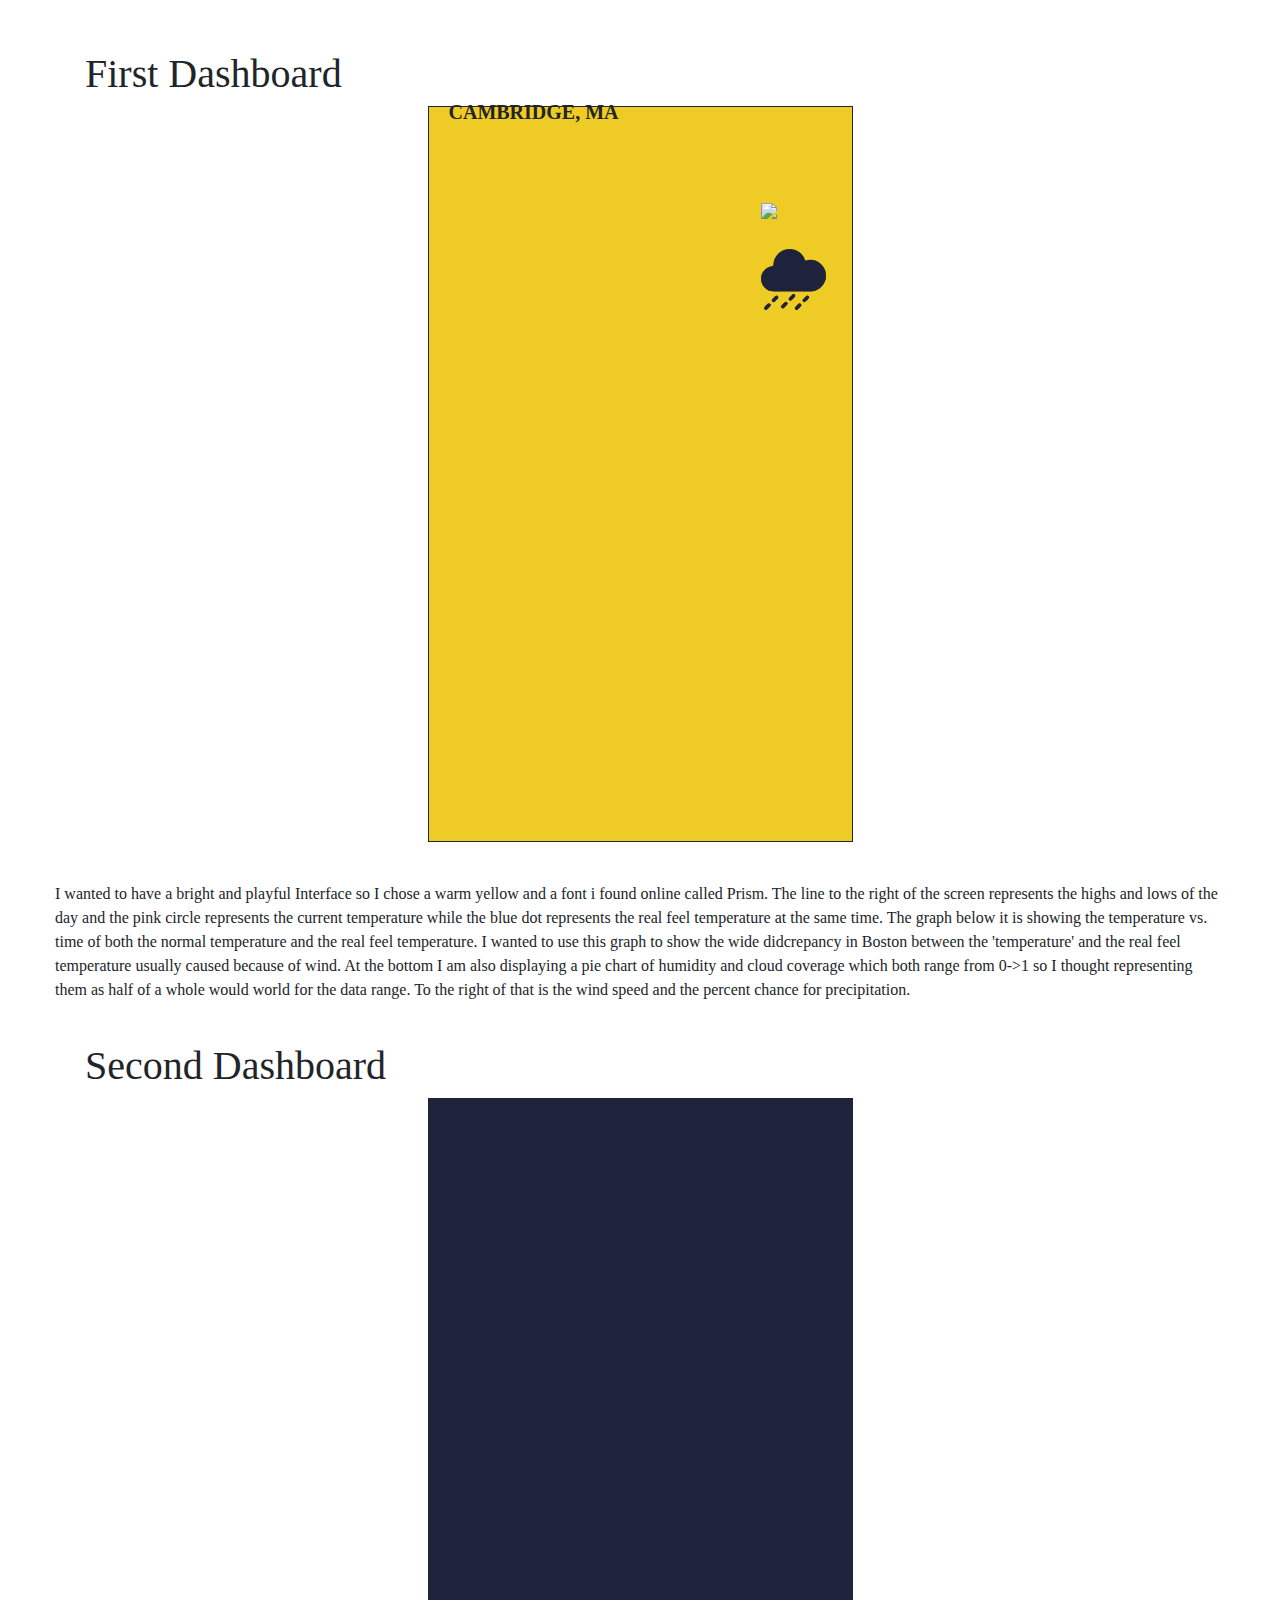
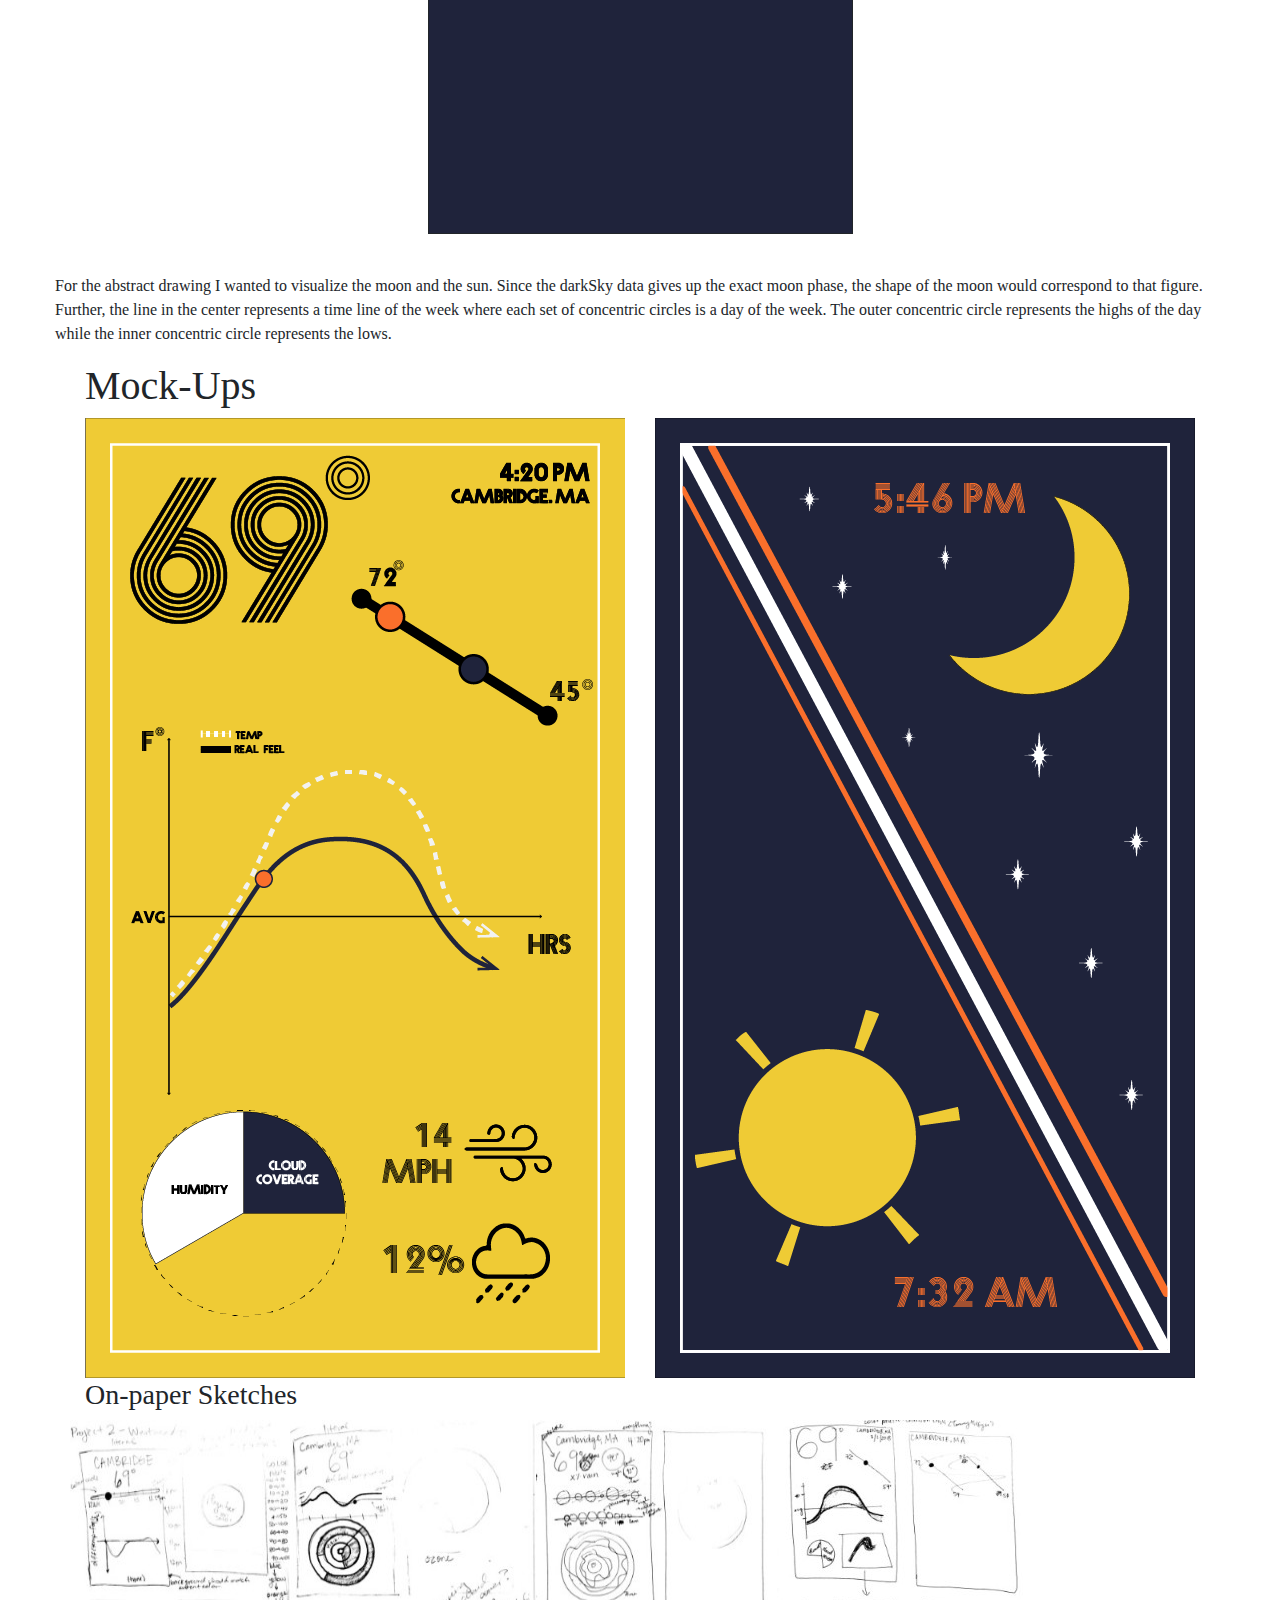
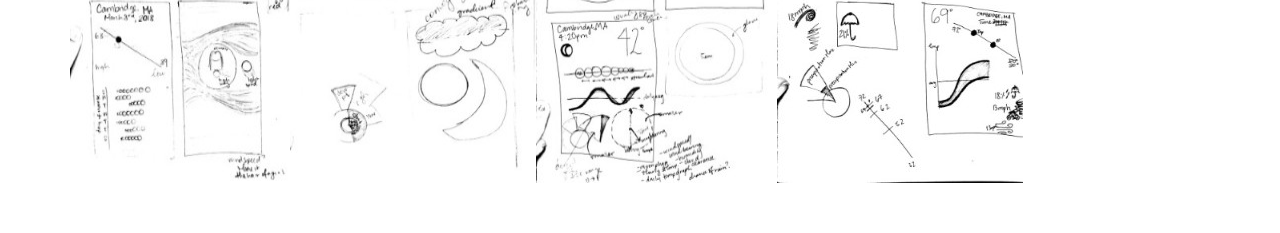
==== commit 27d0667b: "updated descriptions" ====
--- a/Project_2/index.html
+++ b/Project_2/index.html
@@ -55,7 +55,7 @@
         </div>
             <div class="row">
             <p>
-                I wanted to have a bright and playful Interface so I chose a warm yellow and a font i found online called Prism. The line to the right of the screen represents the highs and lows of the day and the orange circle represents the current temperature while the blue dot represents the real feel temperature at the same time. The graph below it is showing the temperature vs. time of both the normal temperature and the real feel temperature. I wanted to use this graph to show the wide didcrepancy in boston between the 'temperature' and the real feel temperature usually caused because of wind. At the bottom I am also displaying a pie chart of humidity and cloud coverage which both range from 0->1 so I thought representing them as half of a whole would world for the data range. To the right of that is the wind speed and the percent chance for precipitation.
+                I wanted to have a bright and playful Interface so I chose a warm yellow and a font i found online called Prism. The line to the right of the screen represents the highs and lows of the day and the pink circle represents the current temperature while the blue dot represents the real feel temperature at the same time. The graph below it is showing the temperature vs. time of both the normal temperature and the real feel temperature. I wanted to use this graph to show the wide didcrepancy in Boston between the 'temperature' and the real feel temperature usually caused because of wind. At the bottom I am also displaying a pie chart of humidity and cloud coverage which both range from 0->1 so I thought representing them as half of a whole would world for the data range. To the right of that is the wind speed and the percent chance for precipitation.
                 </p>
             </div>
     </div>
@@ -74,7 +74,7 @@
         </div>
             <div class="row">
                 <p>
-                    For the abstract drawing I wanted to visualize the moon and the sun. Since the darkSky data gives up the exact moon phase, the shape of the moon would correspond to that figure while the times next to the moond represent sundown and the time next to the sun represents sun rise. Further, the number of 'rays' coming out of the sun correspond to the 10's digit of the temperature while the number of stars on the moon's side correspond to the 1's digit of the temperature. 
+                    For the abstract drawing I wanted to visualize the moon and the sun. Since the darkSky data gives up the exact moon phase, the shape of the moon would correspond to that figure. Further, the line in the center represents a time line of the week where each set of concentric circles is a day of the week. The outer concentric circle represents the highs of the day while the inner concentric circle represents the lows. 
                 </p>
             </div>
     </div>
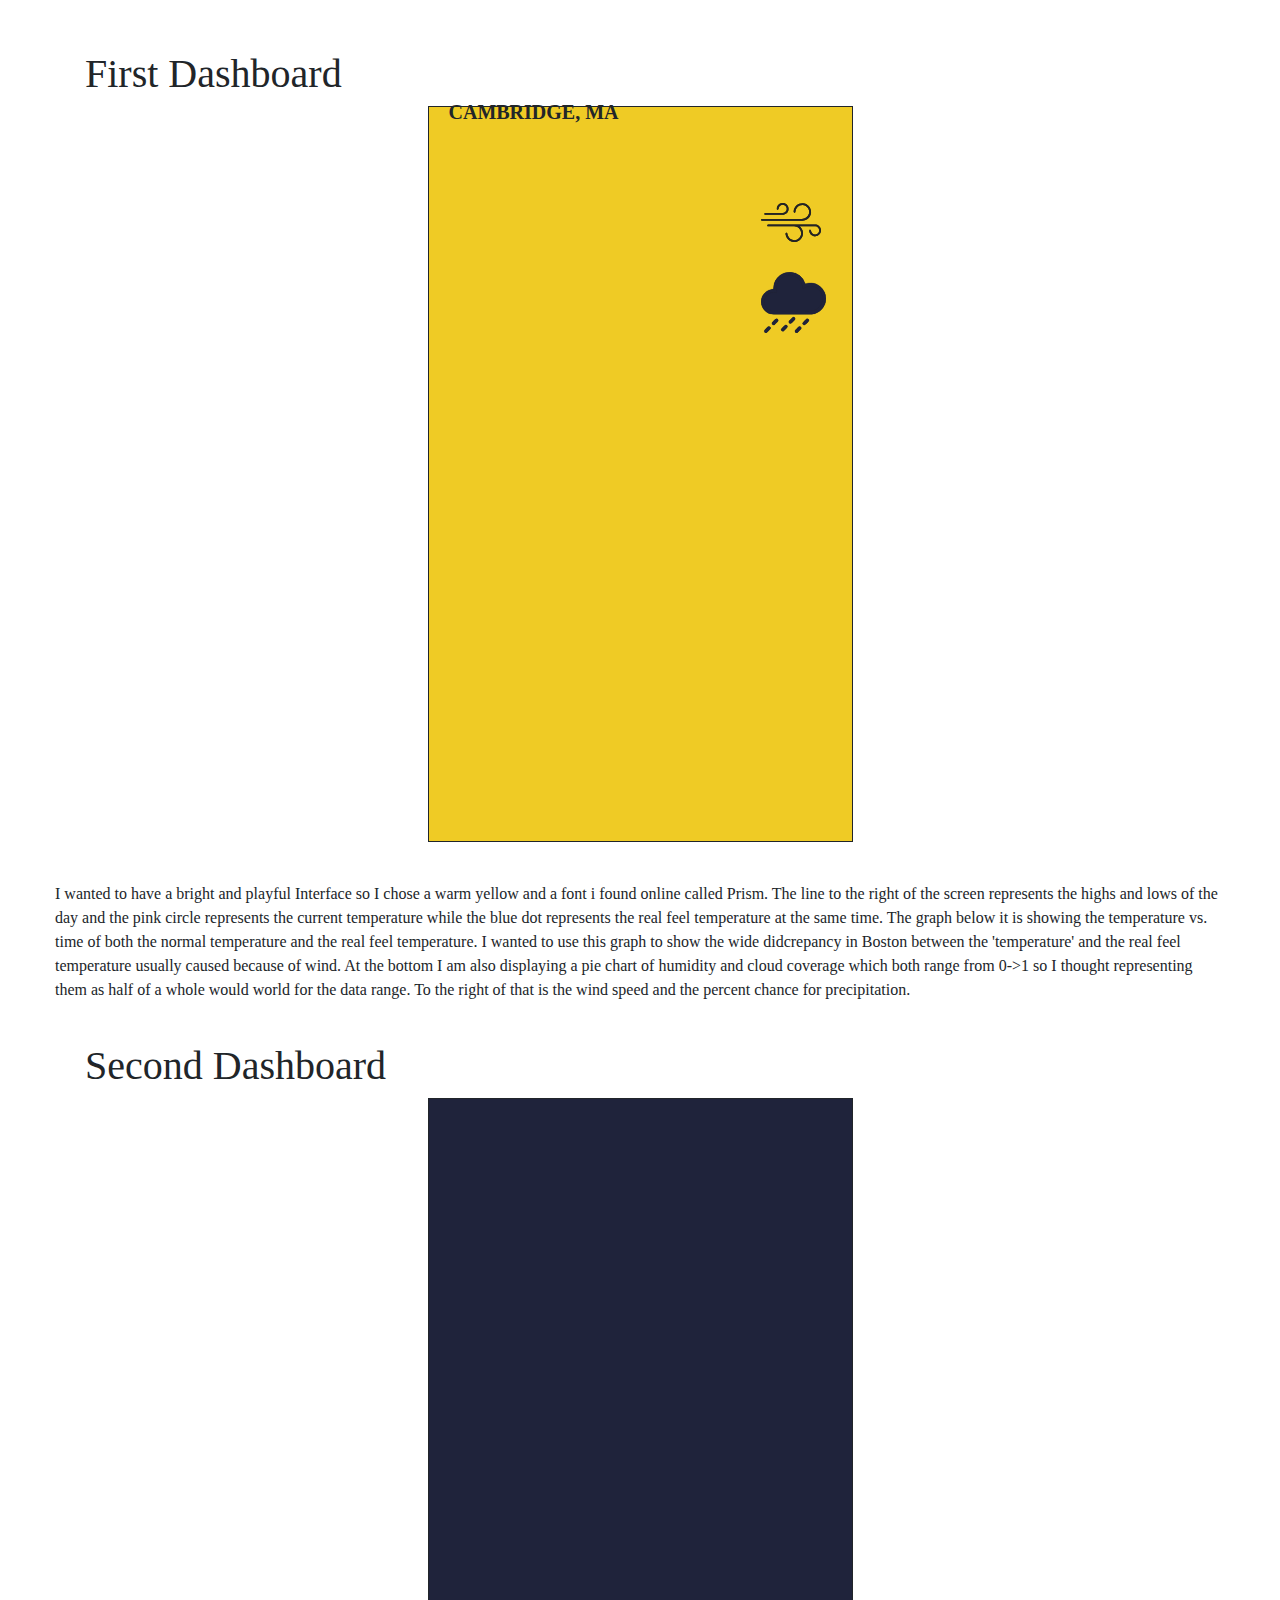
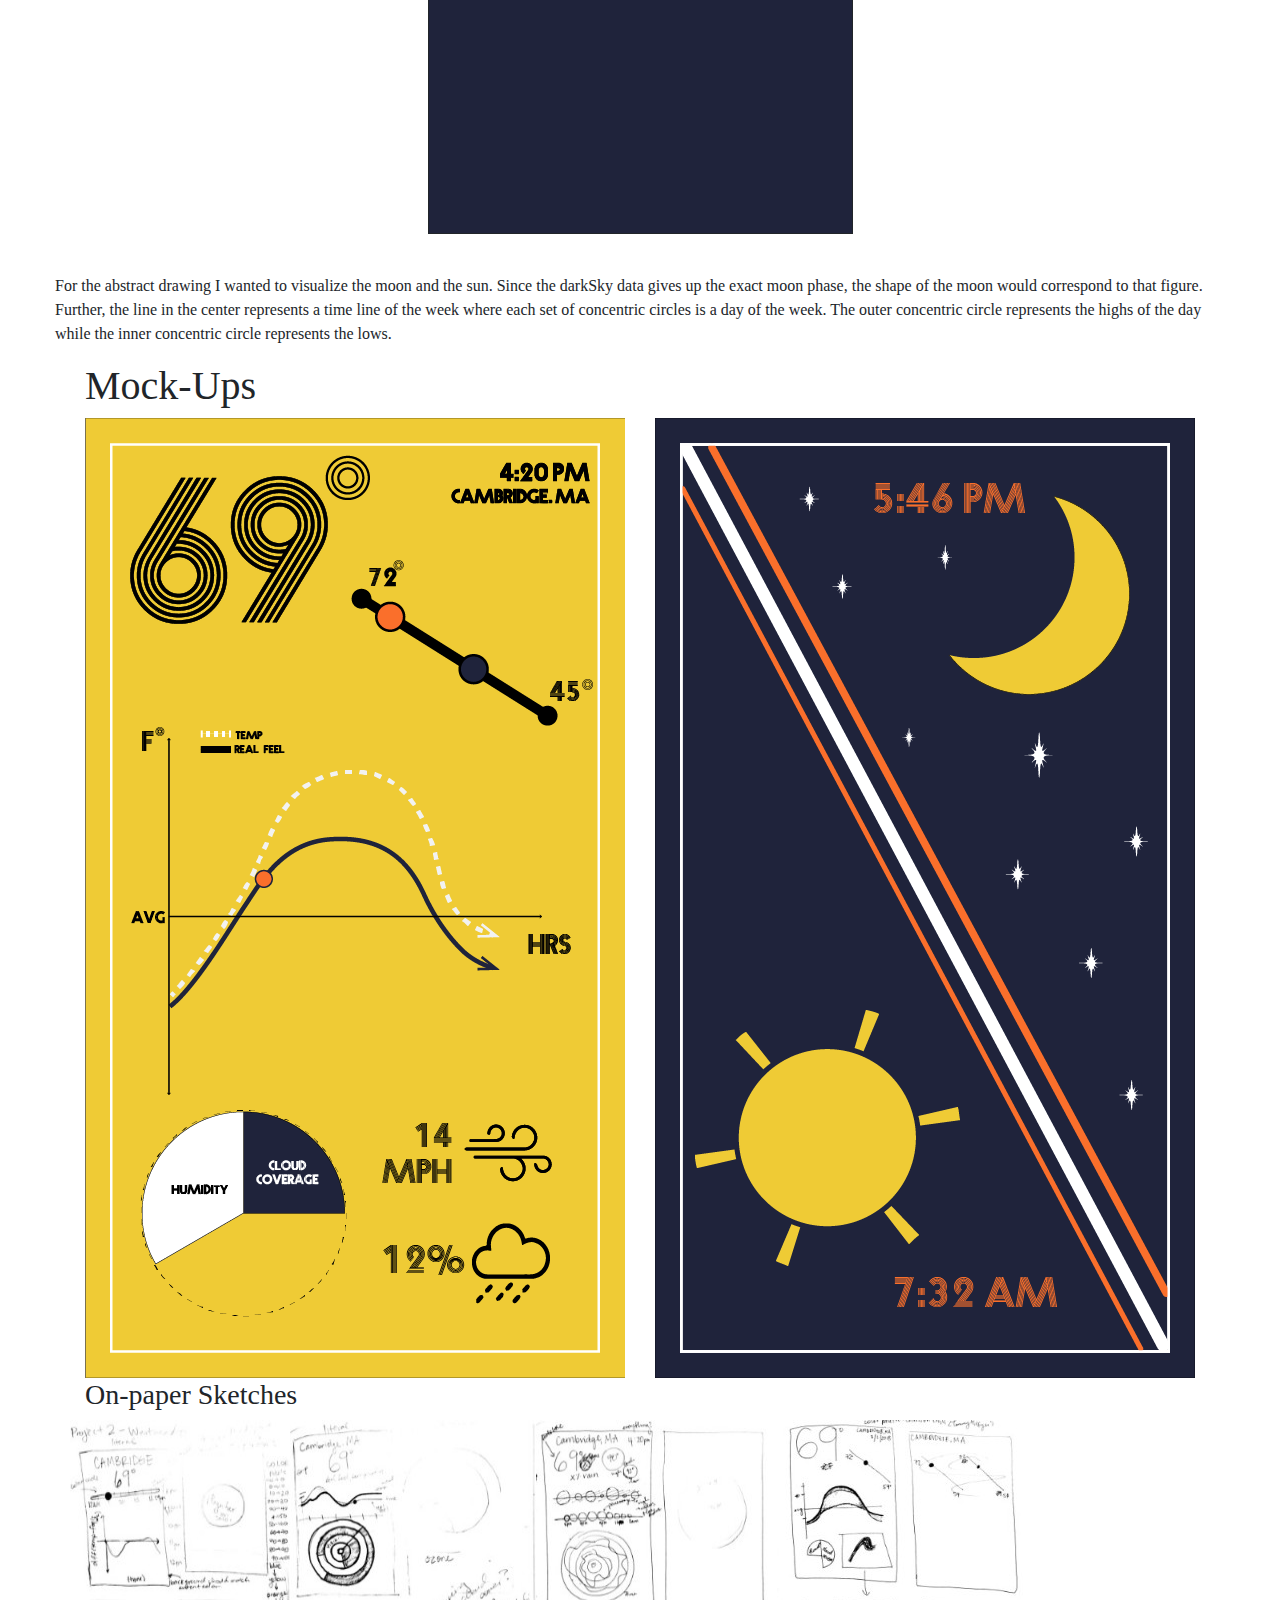
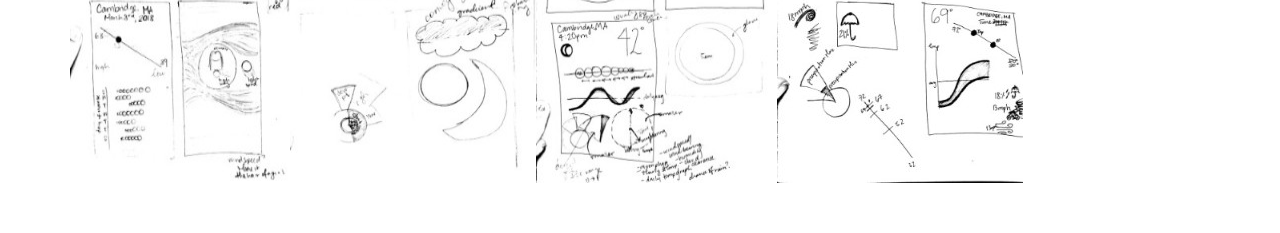
==== commit 80e78aa1: "updating" ====
--- a/Project_2/index.html
+++ b/Project_2/index.html
@@ -37,7 +37,7 @@
                             <div id="mphNum" class="col-6">
                             </div>
                             <div id="windIcon" class="col-6">
-                                <img src='wind_icon.svg' id="windIcon"/>
+                                <img src='windIcon.svg' id="windIcon"/>
                             </div>
                             
                         </div>
--- a/Project_2/style.css
+++ b/Project_2/style.css
@@ -102,16 +102,22 @@
 .weatherP {
     fill: none;
     stroke: #ffffff;
+    stroke-width: 2px;
+    stroke-linecap: round;
+    stroke-linejoin: round;
+    stroke-dasharray: 3;
+}
+
+
+.weatherDots {
+    stroke: #c30f2a;
     stroke-width: 3px;
-    stroke-linecap: round;
-    stroke-linejoin: round;
-    stroke-dasharray: 7;
-}
-
-
-.weatherDots {
-    stroke: #g9bd09;
-    stroke-width: 3px;
+    fill: #1f233b;
+}
+
+.weatherDotsP{
+    stroke: #1f233b;
+    stroke-width: 2px;
     fill: #1f233b;
 }
 
@@ -190,12 +196,12 @@
 .HumidityText{
 /*    font-family: Prisma;*/
     text-align: left;
-    font-size: 18px;
+    font-size: 10px;
     font-weight: 500;
     margin-left: 10px;
     margin-bottom: 0px;
     margin-top: -10px;
-    color: #ffffff;
+    color: #c30f2a;
 }
 
 .HumidityArcOutline{
@@ -209,7 +215,18 @@
 .CloudCoverageArcInner{
     fill:#ffffff;
 }
-
+.CloudText, .CoverText{
+    font-size: 10px;
+}
+
+.ccPercent, .humPercent{
+    font-size:20px;
+    font-weight: 550;
+}
+
+.humPercent{
+    fill:#c30f2a;
+}
 
 /*ABSTRACT*/
 
@@ -264,4 +281,10 @@
 
 .LowsOfDay{
     fill: #ffffff;
-}+}
+
+.dow-text, .low-text, .high-text{
+    fill:#ffffff;
+}
+
+
